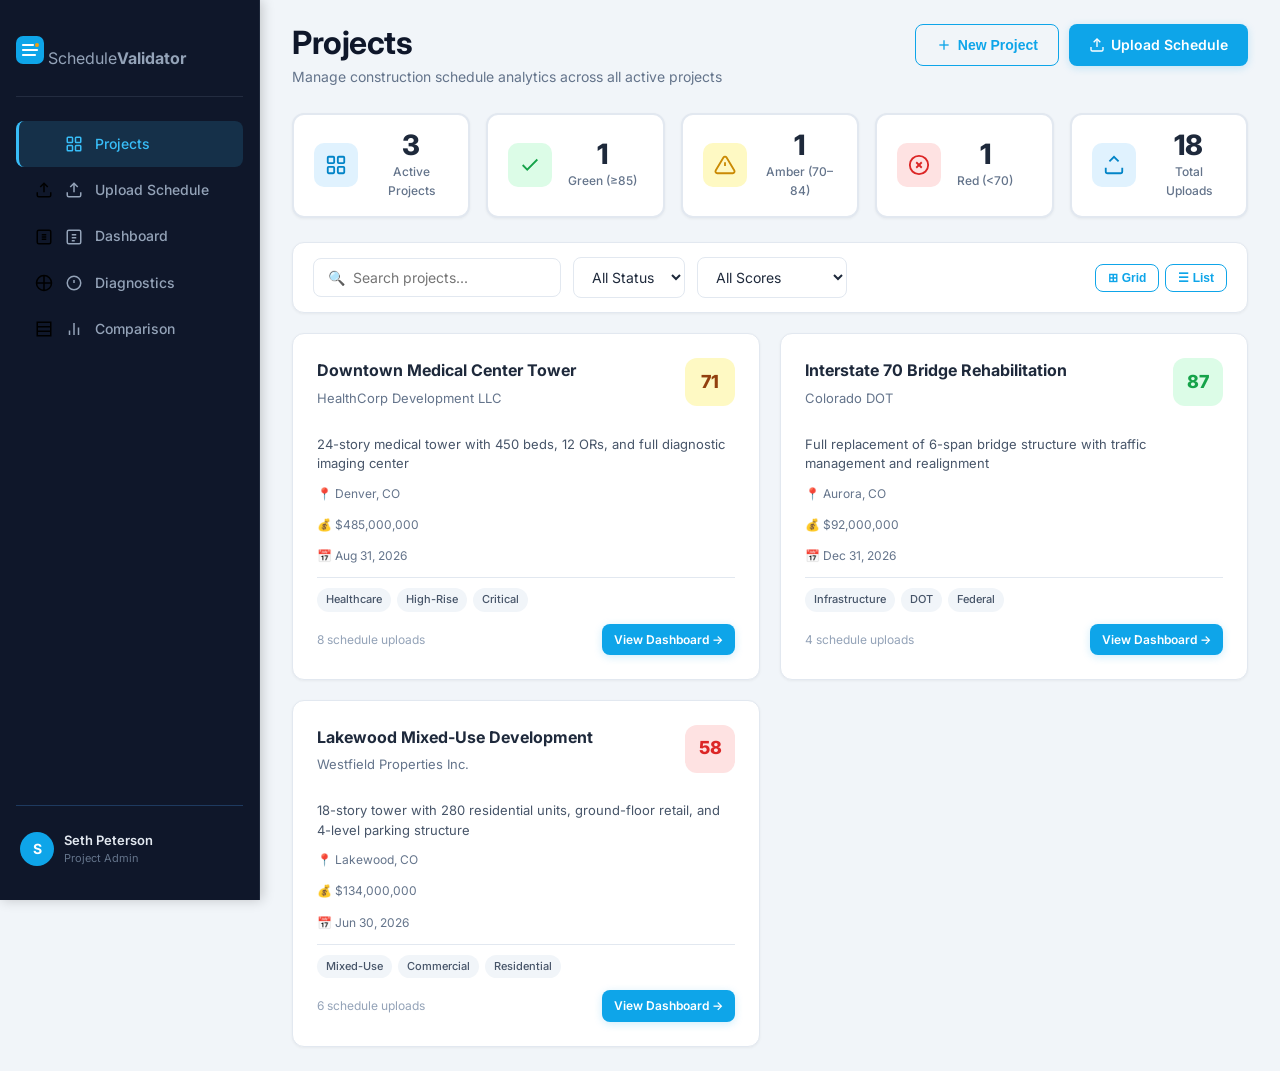
==== index.html @ 03154f8a "Initial commit: Schedule Validator web application Full-featured construction schedule analytics pla" ====
<!DOCTYPE html>
<html lang="en">
<head>
  <meta charset="UTF-8" />
  <meta name="viewport" content="width=device-width, initial-scale=1.0" />
  <title>Schedule Validator – Projects</title>
  <link rel="preconnect" href="https://fonts.googleapis.com" />
  <link href="https://fonts.googleapis.com/css2?family=Inter:wght@400;500;600;700;800&display=swap" rel="stylesheet" />
  <link rel="stylesheet" href="css/styles.css" />
</head>
<body>
<div class="app-layout">

  <!-- Sidebar -->
  <aside class="sidebar">
    <div class="sidebar-logo">
      <svg width="28" height="28" viewBox="0 0 28 28" fill="none">
        <rect width="28" height="28" rx="7" fill="#0ea5e9"/>
        <path d="M7 14h14M7 9h10M7 19h12" stroke="#fff" stroke-width="2.2" stroke-linecap="round"/>
        <circle cx="21" cy="9" r="2" fill="#f59e0b"/>
      </svg>
      <span class="logo-text">Schedule<strong>Validator</strong></span>
    </div>

    <nav class="sidebar-nav">
      <a href="index.html" class="active">
        <svg width="18" height="18" viewBox="0 0 24 24" fill="none" stroke="currentColor" stroke-width="2"><rect x="3" y="3" width="7" height="7" rx="1"/><rect x="14" y="3" width="7" height="7" rx="1"/><rect x="3" y="14" width="7" height="7" rx="1"/><rect x="14" y="14" width="7" height="7" rx="1"/></svg>
        Projects
      </a>
      <a href="upload.html">
        <svg width="18" height="18" viewBox="0 0 24 24" fill="none" stroke="currentColor" stroke-width="2"><path d="M21 15v4a2 2 0 01-2 2H5a2 2 0 01-2-2v-4"/><polyline points="17 8 12 3 7 8"/><line x1="12" y1="3" x2="12" y2="15"/></svg>
        Upload Schedule
      </a>
      <a href="project.html">
        <svg width="18" height="18" viewBox="0 0 24 24" fill="none" stroke="currentColor" stroke-width="2"><rect x="3" y="3" width="18" height="18" rx="2"/><path d="M9 9h6M9 13h6M9 17h4"/></svg>
        Dashboard
      </a>
      <a href="diagnostics.html">
        <svg width="18" height="18" viewBox="0 0 24 24" fill="none" stroke="currentColor" stroke-width="2"><circle cx="12" cy="12" r="9"/><line x1="12" y1="8" x2="12" y2="12"/><line x1="12" y1="16" x2="12.01" y2="16"/></svg>
        Diagnostics
      </a>
      <a href="comparison.html">
        <svg width="18" height="18" viewBox="0 0 24 24" fill="none" stroke="currentColor" stroke-width="2"><path d="M18 20V10M12 20V4M6 20v-6"/></svg>
        Comparison
      </a>
    </nav>

    <div class="sidebar-bottom">
      <div class="sidebar-user">
        <div class="user-avatar">S</div>
        <div class="user-info">
          <div class="user-name">Seth Peterson</div>
          <div class="user-role">Project Admin</div>
        </div>
      </div>
    </div>
  </aside>

  <!-- Main Content -->
  <main class="main-content">
    <div class="page-header">
      <div>
        <h1 class="page-title">Projects</h1>
        <p class="page-subtitle">Manage construction schedule analytics across all active projects</p>
      </div>
      <div class="header-actions">
        <button class="btn btn-secondary" onclick="document.querySelector('#newProjectModal').style.display='flex'">
          <svg width="16" height="16" viewBox="0 0 24 24" fill="none" stroke="currentColor" stroke-width="2"><line x1="12" y1="5" x2="12" y2="19"/><line x1="5" y1="12" x2="19" y2="12"/></svg>
          New Project
        </button>
        <a href="upload.html" class="btn btn-primary">
          <svg width="16" height="16" viewBox="0 0 24 24" fill="none" stroke="currentColor" stroke-width="2"><path d="M21 15v4a2 2 0 01-2 2H5a2 2 0 01-2-2v-4"/><polyline points="17 8 12 3 7 8"/><line x1="12" y1="3" x2="12" y2="15"/></svg>
          Upload Schedule
        </a>
      </div>
    </div>

    <!-- Summary Stats -->
    <div class="stats-row">
      <div class="stat-card card">
        <div class="stat-icon stat-icon-blue">
          <svg width="22" height="22" viewBox="0 0 24 24" fill="none" stroke="currentColor" stroke-width="2"><rect x="3" y="3" width="7" height="7" rx="1"/><rect x="14" y="3" width="7" height="7" rx="1"/><rect x="3" y="14" width="7" height="7" rx="1"/><rect x="14" y="14" width="7" height="7" rx="1"/></svg>
        </div>
        <div class="stat-info">
          <div class="stat-value">3</div>
          <div class="stat-label">Active Projects</div>
        </div>
      </div>
      <div class="stat-card card">
        <div class="stat-icon stat-icon-green">
          <svg width="22" height="22" viewBox="0 0 24 24" fill="none" stroke="currentColor" stroke-width="2"><polyline points="20 6 9 17 4 12"/></svg>
        </div>
        <div class="stat-info">
          <div class="stat-value">1</div>
          <div class="stat-label">Green (≥85)</div>
        </div>
      </div>
      <div class="stat-card card">
        <div class="stat-icon stat-icon-amber">
          <svg width="22" height="22" viewBox="0 0 24 24" fill="none" stroke="currentColor" stroke-width="2"><path d="M10.29 3.86L1.82 18a2 2 0 001.71 3h16.94a2 2 0 001.71-3L13.71 3.86a2 2 0 00-3.42 0z"/><line x1="12" y1="9" x2="12" y2="13"/><line x1="12" y1="17" x2="12.01" y2="17"/></svg>
        </div>
        <div class="stat-info">
          <div class="stat-value">1</div>
          <div class="stat-label">Amber (70–84)</div>
        </div>
      </div>
      <div class="stat-card card">
        <div class="stat-icon stat-icon-red">
          <svg width="22" height="22" viewBox="0 0 24 24" fill="none" stroke="currentColor" stroke-width="2"><circle cx="12" cy="12" r="10"/><line x1="15" y1="9" x2="9" y2="15"/><line x1="9" y1="9" x2="15" y2="15"/></svg>
        </div>
        <div class="stat-info">
          <div class="stat-value">1</div>
          <div class="stat-label">Red (&lt;70)</div>
        </div>
      </div>
      <div class="stat-card card">
        <div class="stat-icon stat-icon-blue">
          <svg width="22" height="22" viewBox="0 0 24 24" fill="none" stroke="currentColor" stroke-width="2"><path d="M21 15v4a2 2 0 01-2 2H5a2 2 0 01-2-2v-4"/><polyline points="17 8 12 3 7 8"/></svg>
        </div>
        <div class="stat-info">
          <div class="stat-value">18</div>
          <div class="stat-label">Total Uploads</div>
        </div>
      </div>
    </div>

    <!-- Filter Bar -->
    <div class="filter-bar card">
      <div class="filter-group">
        <input type="text" class="form-input search-input" placeholder="🔍  Search projects..." id="projectSearch" oninput="filterProjects()" />
      </div>
      <div class="filter-group">
        <select class="form-select" id="statusFilter" onchange="filterProjects()">
          <option value="">All Status</option>
          <option value="active">Active</option>
          <option value="inactive">Inactive</option>
          <option value="archived">Archived</option>
        </select>
      </div>
      <div class="filter-group">
        <select class="form-select" id="ragFilter" onchange="filterProjects()">
          <option value="">All Scores</option>
          <option value="green">Green (≥85)</option>
          <option value="amber">Amber (70–84)</option>
          <option value="red">Red (&lt;70)</option>
        </select>
      </div>
      <div class="view-toggle">
        <button class="btn btn-secondary btn-sm" onclick="setView('grid')" id="gridViewBtn">⊞ Grid</button>
        <button class="btn btn-secondary btn-sm" onclick="setView('list')" id="listViewBtn">☰ List</button>
      </div>
    </div>

    <!-- Projects Grid -->
    <div id="projectsGrid" class="projects-grid"></div>

  </main>
</div>

<!-- New Project Modal -->
<div id="newProjectModal" class="modal-overlay" style="display:none;">
  <div class="modal">
    <div class="modal-header">
      <h2>Create New Project</h2>
      <button class="modal-close" onclick="document.querySelector('#newProjectModal').style.display='none'">×</button>
    </div>
    <div class="modal-body">
      <div class="form-group">
        <label class="form-label">Project Name *</label>
        <input type="text" class="form-input" id="newProjName" placeholder="e.g. Downtown Medical Center Tower" />
      </div>
      <div class="form-group">
        <label class="form-label">Client / Owner</label>
        <input type="text" class="form-input" id="newProjClient" placeholder="e.g. HealthCorp Development LLC" />
      </div>
      <div class="grid-2 gap-4">
        <div class="form-group">
          <label class="form-label">Contract Value</label>
          <input type="text" class="form-input" id="newProjValue" placeholder="$0" />
        </div>
        <div class="form-group">
          <label class="form-label">Contract Type</label>
          <select class="form-select" id="newProjType">
            <option>GMP</option><option>DBB</option><option>CM at Risk</option><option>Design-Build</option><option>IDIQ</option>
          </select>
        </div>
      </div>
      <div class="form-group">
        <label class="form-label">Location</label>
        <input type="text" class="form-input" id="newProjLocation" placeholder="City, State" />
      </div>
      <div class="grid-2 gap-4">
        <div class="form-group">
          <label class="form-label">Planned Start</label>
          <input type="date" class="form-input" id="newProjStart" />
        </div>
        <div class="form-group">
          <label class="form-label">Planned Finish</label>
          <input type="date" class="form-input" id="newProjFinish" />
        </div>
      </div>
      <div class="form-group">
        <label class="form-label">Description</label>
        <textarea class="form-textarea" id="newProjDesc" rows="3" placeholder="Brief project description..."></textarea>
      </div>
    </div>
    <div class="modal-footer">
      <button class="btn btn-secondary" onclick="document.querySelector('#newProjectModal').style.display='none'">Cancel</button>
      <button class="btn btn-primary" onclick="createProject()">Create Project</button>
    </div>
  </div>
</div>

<script src="js/demo-data.js"></script>
<script src="js/xer-parser.js"></script>
<script src="js/scoring.js"></script>
<script src="js/critical-path.js"></script>
<script src="js/app.js"></script>
<script>
function filterProjects() {
  const search = document.getElementById('projectSearch').value.toLowerCase();
  const status = document.getElementById('statusFilter').value;
  const rag = document.getElementById('ragFilter').value;

  document.querySelectorAll('.project-card').forEach(card => {
    const name = card.querySelector('.project-name')?.textContent.toLowerCase() || '';
    const client = card.querySelector('.project-client')?.textContent.toLowerCase() || '';
    const ragClass = card.dataset.rag || '';
    const cardStatus = card.dataset.status || '';

    let show = true;
    if (search && !name.includes(search) && !client.includes(search)) show = false;
    if (status && cardStatus !== status) show = false;
    if (rag && ragClass !== rag) show = false;
    card.style.display = show ? '' : 'none';
  });
}

function setView(mode) {
  const grid = document.getElementById('projectsGrid');
  if (mode === 'list') {
    grid.classList.remove('projects-grid');
    grid.classList.add('projects-list');
    document.getElementById('listViewBtn').classList.add('btn-primary');
    document.getElementById('listViewBtn').classList.remove('btn-secondary');
    document.getElementById('gridViewBtn').classList.add('btn-secondary');
    document.getElementById('gridViewBtn').classList.remove('btn-primary');
  } else {
    grid.classList.add('projects-grid');
    grid.classList.remove('projects-list');
    document.getElementById('gridViewBtn').classList.add('btn-primary');
    document.getElementById('gridViewBtn').classList.remove('btn-secondary');
    document.getElementById('listViewBtn').classList.add('btn-secondary');
    document.getElementById('listViewBtn').classList.remove('btn-primary');
  }
}

function createProject() {
  const name = document.getElementById('newProjName').value.trim();
  if (!name) { App.showAlert('Project name is required.', 'error'); return; }

  const proj = {
    id: 'proj-' + Date.now(),
    name,
    client: document.getElementById('newProjClient').value || 'Unknown Client',
    contractValue: document.getElementById('newProjValue').value || 'TBD',
    contractType: document.getElementById('newProjType').value,
    location: document.getElementById('newProjLocation').value || 'TBD',
    startDate: document.getElementById('newProjStart').value || '',
    plannedFinish: document.getElementById('newProjFinish').value || '',
    description: document.getElementById('newProjDesc').value || '',
    status: 'active',
    tags: [],
    uploads: 0,
    latestScore: null,
    latestScoreRag: null,
    createdAt: new Date().toISOString().split('T')[0],
    updatedAt: new Date().toISOString().split('T')[0]
  };

  App.projects.push(proj);
  App.saveToStorage();
  App.renderProjectsList();
  document.querySelector('#newProjectModal').style.display = 'none';
  App.showAlert(`Project "${name}" created. Upload a schedule to get started.`, 'success');
}
</script>
</body>
</html>
---- css/styles.css ----
/* ============================================================
   SCHEDULE VALIDATOR - Professional CSS Stylesheet
   ============================================================ */

/* RESET & BASE STYLES */
*, *::before, *::after {
  box-sizing: border-box;
  margin: 0;
  padding: 0;
}

html {
  scroll-behavior: smooth;
}

body {
  font-family: 'Inter', -apple-system, BlinkMacSystemFont, 'Segoe UI', 'Roboto', 'Oxygen', 'Ubuntu', 'Cantarell', sans-serif;
  background: #f1f5f9;
  color: #1e293b;
  line-height: 1.6;
  -webkit-font-smoothing: antialiased;
  -moz-osx-font-smoothing: grayscale;
}

/* LAYOUT */
.app-layout {
  display: grid;
  grid-template-columns: 260px 1fr;
  min-height: 100vh;
  background: #f1f5f9;
}

/* SIDEBAR */
.sidebar {
  position: fixed;
  left: 0;
  top: 0;
  width: 260px;
  height: 100vh;
  background: #0f172a;
  color: #94a3b8;
  padding: 24px 16px;
  display: flex;
  flex-direction: column;
  z-index: 1000;
  border-right: 1px solid rgba(148, 163, 184, 0.1);
  overflow-y: auto;
  box-shadow: 2px 0 12px rgba(0, 0, 0, 0.2);
}

.sidebar-logo {
  padding: 12px 0 24px 0;
  margin-bottom: 24px;
  border-bottom: 1px solid rgba(148, 163, 184, 0.15);
}

.sidebar-logo h1 {
  font-size: 18px;
  font-weight: 700;
  color: #38bdf8;
  margin: 0;
  letter-spacing: -0.3px;
}

.sidebar-logo p {
  font-size: 12px;
  color: #64748b;
  margin: 4px 0 0 0;
}

.sidebar-nav {
  list-style: none;
  flex: 1;
}

.sidebar-nav li {
  margin-bottom: 4px;
}

.sidebar-nav a {
  display: flex;
  align-items: center;
  gap: 12px;
  padding: 12px 16px;
  color: #94a3b8;
  text-decoration: none;
  border-radius: 8px;
  font-size: 14px;
  font-weight: 500;
  transition: all 0.2s ease;
  border-left: 3px solid transparent;
  position: relative;
}

.sidebar-nav a:hover {
  background: rgba(56, 189, 248, 0.1);
  color: #cbd5e1;
}

.sidebar-nav a.active {
  background: rgba(56, 189, 248, 0.15);
  color: #38bdf8;
  border-left-color: #38bdf8;
}

.sidebar-nav a::before {
  content: '';
  width: 18px;
  height: 18px;
  background-size: contain;
  flex-shrink: 0;
}

.sidebar-nav a[href*="index"]::before,
.sidebar-nav a[href*="projects"]::before {
  background-image: url('data:image/svg+xml,<svg xmlns="http://www.w3.org/2000/svg" viewBox="0 0 24 24" fill="none" stroke="currentColor" stroke-width="2"><home d="M3 9l9-7 9 7v11a2 2 0 0 1-2 2H5a2 2 0 0 1-2-2z"/></svg>');
}

.sidebar-nav a[href*="project"]::before {
  background-image: url('data:image/svg+xml,<svg xmlns="http://www.w3.org/2000/svg" viewBox="0 0 24 24" fill="none" stroke="currentColor" stroke-width="2"><rect x="3" y="3" width="18" height="18" rx="2"/><path d="M9 9h6M9 15h6M9 12h6"/></svg>');
}

.sidebar-nav a[href*="diagnostics"]::before {
  background-image: url('data:image/svg+xml,<svg xmlns="http://www.w3.org/2000/svg" viewBox="0 0 24 24" fill="none" stroke="currentColor" stroke-width="2"><path d="M12 2v20M2 12h20"/><circle cx="12" cy="12" r="10"/></svg>');
}

.sidebar-nav a[href*="comparison"]::before {
  background-image: url('data:image/svg+xml,<svg xmlns="http://www.w3.org/2000/svg" viewBox="0 0 24 24" fill="none" stroke="currentColor" stroke-width="2"><path d="M3 9h18M3 15h18M3 3h18v18H3z"/></svg>');
}

.sidebar-nav a[href*="upload"]::before {
  background-image: url('data:image/svg+xml,<svg xmlns="http://www.w3.org/2000/svg" viewBox="0 0 24 24" fill="none" stroke="currentColor" stroke-width="2"><path d="M21 15v4a2 2 0 0 1-2 2H5a2 2 0 0 1-2-2v-4"/><polyline points="17 8 12 3 7 8"/><line x1="12" y1="3" x2="12" y2="15"/></svg>');
}

.sidebar-footer {
  padding-top: 16px;
  border-top: 1px solid rgba(148, 163, 184, 0.15);
  margin-top: auto;
  font-size: 12px;
  color: #64748b;
  text-align: center;
}

/* MAIN CONTENT */
.main-content {
  grid-column: 2;
  overflow-y: auto;
  padding: 24px 32px;
  background: #f1f5f9;
}

.page-header {
  display: flex;
  justify-content: space-between;
  align-items: center;
  margin-bottom: 32px;
  flex-wrap: wrap;
  gap: 16px;
}

.page-header h1 {
  font-size: 32px;
  font-weight: 700;
  color: #0f172a;
  margin: 0;
  letter-spacing: -0.5px;
}

.page-header-actions {
  display: flex;
  gap: 12px;
}

/* CARDS & CONTAINERS */
.card {
  background: #ffffff;
  border-radius: 12px;
  padding: 24px;
  border: 1px solid #e2e8f0;
  box-shadow: 0 1px 3px rgba(0, 0, 0, 0.05);
  transition: all 0.2s ease;
}

.card:hover {
  box-shadow: 0 4px 12px rgba(0, 0, 0, 0.08);
}

.card-header {
  display: flex;
  justify-content: space-between;
  align-items: center;
  margin-bottom: 20px;
  flex-wrap: wrap;
  gap: 16px;
}

.card-title {
  font-size: 18px;
  font-weight: 600;
  color: #0f172a;
  margin: 0;
}

.card-subtitle {
  font-size: 13px;
  color: #64748b;
  margin-top: 4px;
}

/* STAT CARDS */
.stat-card {
  background: #ffffff;
  border-radius: 12px;
  padding: 24px;
  border: 2px solid #e2e8f0;
  text-align: center;
  transition: all 0.2s ease;
  position: relative;
  overflow: hidden;
}

.stat-card::before {
  content: '';
  position: absolute;
  top: 0;
  left: 0;
  right: 0;
  height: 4px;
  background: #0ea5e9;
  transform: translateX(-100%);
  transition: transform 0.3s ease;
}

.stat-card:hover {
  box-shadow: 0 4px 16px rgba(0, 0, 0, 0.1);
}

.stat-card:hover::before {
  transform: translateX(0);
}

.stat-card-green { border-color: #22c55e; }
.stat-card-green::before { background: #22c55e; }

.stat-card-amber { border-color: #f59e0b; }
.stat-card-amber::before { background: #f59e0b; }

.stat-card-red { border-color: #ef4444; }
.stat-card-red::before { background: #ef4444; }

.stat-value {
  font-size: 36px;
  font-weight: 700;
  color: #0f172a;
  margin: 0;
  line-height: 1;
}

.stat-label {
  font-size: 13px;
  color: #64748b;
  margin: 12px 0 0 0;
  font-weight: 500;
}

.stat-trend {
  display: inline-block;
  font-size: 12px;
  font-weight: 600;
  margin-top: 8px;
  padding: 4px 8px;
  border-radius: 4px;
  background: rgba(34, 197, 94, 0.1);
  color: #22c55e;
}

.stat-trend.negative {
  background: rgba(239, 68, 68, 0.1);
  color: #ef4444;
}

/* SCORE BADGES & DISPLAYS */
.score-badge {
  display: inline-flex;
  align-items: center;
  justify-content: center;
  padding: 8px 16px;
  border-radius: 20px;
  font-size: 13px;
  font-weight: 700;
  min-width: 50px;
  transition: all 0.2s ease;
}

.score-badge-green {
  background: rgba(34, 197, 94, 0.15);
  color: #16a34a;
}

.score-badge-amber {
  background: rgba(245, 158, 11, 0.15);
  color: #d97706;
}

.score-badge-red {
  background: rgba(239, 68, 68, 0.15);
  color: #dc2626;
}

.score-circle {
  width: 140px;
  height: 140px;
  border-radius: 50%;
  display: flex;
  align-items: center;
  justify-content: center;
  font-size: 48px;
  font-weight: 700;
  border: 4px solid;
  margin: 0 auto;
  transition: all 0.3s ease;
}

.score-circle-green {
  border-color: #22c55e;
  color: #22c55e;
  background: rgba(34, 197, 94, 0.05);
}

.score-circle-amber {
  border-color: #f59e0b;
  color: #f59e0b;
  background: rgba(245, 158, 11, 0.05);
}

.score-circle-red {
  border-color: #ef4444;
  color: #ef4444;
  background: rgba(239, 68, 68, 0.05);
}

/* SCORE RING (Circular Progress) */
.score-ring {
  width: 160px;
  height: 160px;
  border-radius: 50%;
  display: flex;
  align-items: center;
  justify-content: center;
  font-size: 44px;
  font-weight: 700;
  margin: 0 auto 16px;
  position: relative;
  --score: 75;
}

.score-ring::before {
  content: '';
  position: absolute;
  width: 100%;
  height: 100%;
  border-radius: 50%;
  background: conic-gradient(
    currentColor 0deg,
    currentColor calc(var(--score) * 3.6deg),
    rgba(0, 0, 0, 0.05) calc(var(--score) * 3.6deg),
    rgba(0, 0, 0, 0.05) 360deg
  );
  z-index: 0;
}

.score-ring::after {
  content: attr(data-value);
  position: absolute;
  width: 85%;
  height: 85%;
  border-radius: 50%;
  background: white;
  display: flex;
  align-items: center;
  justify-content: center;
  z-index: 1;
}

.score-ring-green {
  color: #22c55e;
}

.score-ring-amber {
  color: #f59e0b;
}

.score-ring-red {
  color: #ef4444;
}

/* BUTTONS */
.btn {
  display: inline-flex;
  align-items: center;
  justify-content: center;
  padding: 10px 20px;
  border-radius: 8px;
  font-size: 14px;
  font-weight: 600;
  text-decoration: none;
  border: none;
  cursor: pointer;
  transition: all 0.2s ease;
  white-space: nowrap;
  gap: 6px;
}

.btn:hover {
  transform: translateY(-1px);
}

.btn:active {
  transform: translateY(0);
}

.btn-primary {
  background: #0ea5e9;
  color: white;
  box-shadow: 0 2px 8px rgba(14, 165, 233, 0.2);
}

.btn-primary:hover {
  background: #0284c7;
  box-shadow: 0 4px 12px rgba(14, 165, 233, 0.3);
}

.btn-secondary {
  background: transparent;
  color: #0ea5e9;
  border: 1.5px solid #0ea5e9;
}

.btn-secondary:hover {
  background: rgba(14, 165, 233, 0.08);
}

.btn-danger {
  background: #ef4444;
  color: white;
}

.btn-danger:hover {
  background: #dc2626;
}

.btn-sm {
  padding: 6px 12px;
  font-size: 12px;
}

.btn-lg {
  padding: 12px 28px;
  font-size: 16px;
}

.btn-block {
  width: 100%;
}

.btn-disabled, .btn:disabled {
  opacity: 0.5;
  cursor: not-allowed;
}

/* TABLES */
.data-table {
  width: 100%;
  border-collapse: collapse;
  font-size: 14px;
}

.data-table thead {
  background: #f8fafc;
  border-bottom: 2px solid #e2e8f0;
}

.data-table th {
  padding: 12px 16px;
  text-align: left;
  font-weight: 600;
  color: #475569;
  text-transform: uppercase;
  font-size: 12px;
  letter-spacing: 0.5px;
}

.data-table td {
  padding: 14px 16px;
  border-bottom: 1px solid #e2e8f0;
  color: #1e293b;
}

.data-table tbody tr {
  transition: background 0.2s ease;
}

.data-table tbody tr:hover {
  background: #f8fafc;
}

.data-table tbody tr:last-child td {
  border-bottom: none;
}

/* FORMS */
.form-group {
  margin-bottom: 20px;
}

.form-label {
  display: block;
  margin-bottom: 8px;
  font-weight: 600;
  color: #0f172a;
  font-size: 14px;
}

.form-input,
.form-select,
.form-textarea {
  width: 100%;
  padding: 10px 14px;
  border: 1.5px solid #e2e8f0;
  border-radius: 8px;
  font-family: inherit;
  font-size: 14px;
  color: #1e293b;
  background: white;
  transition: all 0.2s ease;
}

.form-input:focus,
.form-select:focus,
.form-textarea:focus {
  outline: none;
  border-color: #0ea5e9;
  box-shadow: 0 0 0 3px rgba(14, 165, 233, 0.1);
}

.form-textarea {
  resize: vertical;
  min-height: 100px;
}

/* FILE DROP ZONE */
.upload-zone {
  border: 2px dashed #cbd5e1;
  border-radius: 16px;
  padding: 48px 24px;
  text-align: center;
  cursor: pointer;
  transition: all 0.2s ease;
  background: #f8fafc;
}

.upload-zone:hover {
  border-color: #0ea5e9;
  background: rgba(14, 165, 233, 0.05);
}

.upload-zone.dragover {
  border-color: #0ea5e9;
  background: rgba(14, 165, 233, 0.1);
  transform: scale(1.01);
}

.upload-zone-icon {
  font-size: 48px;
  margin-bottom: 12px;
}

.upload-zone-text {
  font-size: 16px;
  font-weight: 600;
  color: #0f172a;
}

.upload-zone-hint {
  font-size: 13px;
  color: #64748b;
  margin-top: 4px;
}

/* CHARTS */
.chart-container {
  position: relative;
  height: 300px;
  margin: 20px 0;
}

.chart-legend {
  display: flex;
  gap: 24px;
  margin-top: 16px;
  flex-wrap: wrap;
  justify-content: center;
}

.chart-legend-item {
  display: flex;
  align-items: center;
  gap: 8px;
  font-size: 13px;
  color: #64748b;
}

.chart-legend-color {
  width: 12px;
  height: 12px;
  border-radius: 3px;
}

/* BADGES */
.badge {
  display: inline-flex;
  align-items: center;
  padding: 4px 12px;
  border-radius: 6px;
  font-size: 12px;
  font-weight: 600;
  white-space: nowrap;
}

.badge-critical {
  background: rgba(239, 68, 68, 0.15);
  color: #dc2626;
}

.badge-high {
  background: rgba(249, 115, 22, 0.15);
  color: #ea580c;
}

.badge-medium {
  background: rgba(245, 158, 11, 0.15);
  color: #d97706;
}

.badge-low {
  background: rgba(59, 130, 246, 0.15);
  color: #2563eb;
}

.badge-info {
  background: rgba(14, 165, 233, 0.15);
  color: #0369a1;
}

.badge-success {
  background: rgba(34, 197, 94, 0.15);
  color: #16a34a;
}

/* PROGRESS BARS */
.progress-bar {
  width: 100%;
  height: 8px;
  background: #e2e8f0;
  border-radius: 4px;
  overflow: hidden;
}

.progress-fill {
  height: 100%;
  background: #0ea5e9;
  transition: width 0.3s ease, background 0.3s ease;
  border-radius: 4px;
}

.fill-green { background: #22c55e; }
.fill-amber { background: #f59e0b; }
.fill-red { background: #ef4444; }

/* CATEGORY SCORE ROWS */
.category-score-row {
  display: flex;
  align-items: center;
  gap: 16px;
  padding: 16px;
  background: #ffffff;
  border-radius: 10px;
  border: 1px solid #e2e8f0;
  margin-bottom: 12px;
  transition: all 0.2s ease;
}

.category-score-row:hover {
  box-shadow: 0 2px 8px rgba(0, 0, 0, 0.06);
}

.cat-name {
  flex-basis: 160px;
  font-weight: 600;
  color: #0f172a;
  font-size: 14px;
}

.cat-bar {
  flex: 1;
  min-width: 100px;
}

.cat-progress-bar {
  height: 6px;
  background: #e2e8f0;
  border-radius: 3px;
  overflow: hidden;
}

.cat-progress-fill {
  height: 100%;
  transition: width 0.4s ease;
}

.cat-score-value {
  flex-basis: 50px;
  text-align: right;
  font-weight: 700;
  font-size: 16px;
  color: #0f172a;
}

/* TABS */
.tabs {
  margin-bottom: 24px;
}

.tab-list {
  display: flex;
  gap: 0;
  border-bottom: 2px solid #e2e8f0;
  list-style: none;
  margin: 0;
  padding: 0;
}

.tab-btn {
  padding: 12px 20px;
  border: none;
  background: transparent;
  color: #64748b;
  font-size: 14px;
  font-weight: 600;
  cursor: pointer;
  transition: all 0.2s ease;
  position: relative;
  border-bottom: 2px solid transparent;
  margin-bottom: -2px;
}

.tab-btn:hover {
  color: #0f172a;
}

.tab-btn.active {
  color: #0ea5e9;
  border-bottom-color: #0ea5e9;
}

.tab-pane {
  display: none;
  animation: fadeIn 0.2s ease;
}

.tab-pane.active {
  display: block;
}

@keyframes fadeIn {
  from { opacity: 0; }
  to { opacity: 1; }
}

/* ALERTS & NOTIFICATIONS */
.alert {
  padding: 14px 16px;
  border-radius: 10px;
  font-size: 14px;
  margin-bottom: 16px;
  border-left: 4px solid;
}

.alert-success {
  background: rgba(34, 197, 94, 0.1);
  color: #16a34a;
  border-left-color: #22c55e;
}

.alert-warning {
  background: rgba(245, 158, 11, 0.1);
  color: #b45309;
  border-left-color: #f59e0b;
}

.alert-error {
  background: rgba(239, 68, 68, 0.1);
  color: #b91c1c;
  border-left-color: #ef4444;
}

.alert-info {
  background: rgba(14, 165, 233, 0.1);
  color: #0369a1;
  border-left-color: #0ea5e9;
}

.alert-toast {
  position: fixed;
  top: 20px;
  right: 20px;
  z-index: 9999;
  max-width: 400px;
  animation: slideIn 0.3s ease;
}

@keyframes slideIn {
  from { transform: translateX(400px); opacity: 0; }
  to { transform: translateX(0); opacity: 1; }
}

/* LOADING SPINNER */
.loading-spinner {
  display: inline-block;
  width: 24px;
  height: 24px;
  border: 3px solid rgba(14, 165, 233, 0.2);
  border-top-color: #0ea5e9;
  border-radius: 50%;
  animation: spin 0.8s linear infinite;
}

@keyframes spin {
  to { transform: rotate(360deg); }
}

/* EMPTY STATE */
.empty-state {
  text-align: center;
  padding: 60px 20px;
  background: #f8fafc;
  border-radius: 12px;
  border: 2px dashed #e2e8f0;
}

.empty-state-icon {
  font-size: 56px;
  margin-bottom: 16px;
}

.empty-state-title {
  font-size: 18px;
  font-weight: 600;
  color: #0f172a;
  margin-bottom: 8px;
}

.empty-state-text {
  font-size: 14px;
  color: #64748b;
}

/* MODAL */
.modal-overlay {
  position: fixed;
  top: 0;
  left: 0;
  right: 0;
  bottom: 0;
  background: rgba(0, 0, 0, 0.4);
  display: flex;
  align-items: center;
  justify-content: center;
  z-index: 2000;
  backdrop-filter: blur(2px);
}

.modal {
  background: white;
  border-radius: 12px;
  padding: 32px;
  max-width: 500px;
  width: 90%;
  box-shadow: 0 20px 40px rgba(0, 0, 0, 0.15);
  animation: modalSlideIn 0.3s ease;
}

@keyframes modalSlideIn {
  from { transform: translateY(-50px); opacity: 0; }
  to { transform: translateY(0); opacity: 1; }
}

.modal-header {
  margin-bottom: 20px;
}

.modal-title {
  font-size: 20px;
  font-weight: 700;
  color: #0f172a;
  margin: 0;
}

.modal-body {
  margin-bottom: 24px;
  color: #475569;
}

.modal-footer {
  display: flex;
  gap: 12px;
  justify-content: flex-end;
}

/* TEXT UTILITIES */
.text-green { color: #22c55e; }
.text-amber { color: #f59e0b; }
.text-red { color: #ef4444; }
.text-blue { color: #0ea5e9; }
.text-primary { color: #0f172a; }
.text-secondary { color: #64748b; }

.font-bold { font-weight: 700; }
.font-semibold { font-weight: 600; }

.text-sm { font-size: 13px; }
.text-base { font-size: 14px; }
.text-lg { font-size: 16px; }
.text-xl { font-size: 18px; }

/* SPACING UTILITIES */
.mt-2 { margin-top: 8px; }
.mt-3 { margin-top: 12px; }
.mt-4 { margin-top: 16px; }
.mt-6 { margin-top: 24px; }

.mb-2 { margin-bottom: 8px; }
.mb-3 { margin-bottom: 12px; }
.mb-4 { margin-bottom: 16px; }
.mb-6 { margin-bottom: 24px; }

.mx-auto { margin-left: auto; margin-right: auto; }

.pt-4 { padding-top: 16px; }
.pb-4 { padding-bottom: 16px; }
.px-4 { padding-left: 16px; padding-right: 16px; }

/* FLEXBOX UTILITIES */
.flex {
  display: flex;
}

.flex-col {
  flex-direction: column;
}

.flex-between {
  display: flex;
  justify-content: space-between;
  align-items: center;
}

.flex-center {
  display: flex;
  justify-content: center;
  align-items: center;
}

.items-center {
  align-items: center;
}

.justify-center {
  justify-content: center;
}

.gap-2 { gap: 8px; }
.gap-3 { gap: 12px; }
.gap-4 { gap: 16px; }
.gap-6 { gap: 24px; }

/* GRID UTILITIES */
.grid {
  display: grid;
}

.grid-2 {
  display: grid;
  grid-template-columns: repeat(2, 1fr);
  gap: 24px;
}

.grid-3 {
  display: grid;
  grid-template-columns: repeat(3, 1fr);
  gap: 24px;
}

.grid-4 {
  display: grid;
  grid-template-columns: repeat(4, 1fr);
  gap: 24px;
}

/* PROJECT CARDS */
.project-card {
  display: flex;
  flex-direction: column;
  transition: all 0.3s ease;
  cursor: pointer;
  height: 100%;
}

.project-card:hover {
  box-shadow: 0 8px 24px rgba(0, 0, 0, 0.12);
  transform: translateY(-4px);
}

.project-card-header {
  display: flex;
  justify-content: space-between;
  align-items: flex-start;
  gap: 16px;
  margin-bottom: 16px;
}

.project-name {
  font-size: 18px;
  font-weight: 700;
  color: #0f172a;
  margin: 0 0 4px 0;
}

.project-client {
  font-size: 13px;
  color: #64748b;
  margin: 0;
}

.project-desc {
  font-size: 14px;
  color: #475569;
  margin-bottom: 16px;
  line-height: 1.5;
  flex: 1;
}

.project-meta {
  display: flex;
  flex-direction: column;
  gap: 6px;
  font-size: 13px;
  color: #64748b;
  margin-bottom: 16px;
  padding-bottom: 12px;
  border-bottom: 1px solid #e2e8f0;
}

.project-tags {
  display: flex;
  gap: 8px;
  margin-bottom: 16px;
  flex-wrap: wrap;
}

.tag {
  display: inline-block;
  padding: 4px 12px;
  background: #f1f5f9;
  color: #64748b;
  border-radius: 6px;
  font-size: 12px;
  font-weight: 500;
}

.uploads-count {
  font-size: 12px;
  color: #94a3b8;
}

.project-card-footer {
  display: flex;
  justify-content: space-between;
  align-items: center;
  margin-top: auto;
}

/* DIAGNOSTIC CARDS */
.diagnostic-card {
  margin-bottom: 20px;
}

.diag-header {
  margin-bottom: 16px;
  flex-wrap: wrap;
  gap: 16px;
}

.diag-title {
  font-size: 16px;
  font-weight: 700;
  color: #0f172a;
  margin: 0;
}

.diag-stats {
  display: flex;
  gap: 12px;
  align-items: center;
}

.diag-count {
  font-weight: 700;
  color: #0f172a;
  font-size: 14px;
}

.diag-percent {
  font-size: 13px;
  color: #64748b;
}

.diag-description {
  font-size: 14px;
  color: #475569;
  line-height: 1.6;
  margin-bottom: 12px;
}

.diag-recommendation {
  padding: 12px 16px;
  background: #f8fafc;
  border-left: 3px solid #0ea5e9;
  border-radius: 6px;
  font-size: 13px;
  color: #475569;
}

.diag-detail {
  margin-top: 16px;
  padding-top: 16px;
  border-top: 1px solid #e2e8f0;
}

/* DASHBOARD SPECIFIC */
.project-info-grid {
  display: grid;
  grid-template-columns: repeat(auto-fit, minmax(200px, 1fr));
  gap: 20px;
  margin-bottom: 32px;
}

.info-block {
  background: white;
  padding: 20px;
  border-radius: 10px;
  border: 1px solid #e2e8f0;
}

.info-label {
  font-size: 12px;
  color: #94a3b8;
  text-transform: uppercase;
  letter-spacing: 0.5px;
  font-weight: 600;
  margin-bottom: 6px;
}

.info-value {
  font-size: 16px;
  font-weight: 700;
  color: #0f172a;
}

.score-summary {
  display: grid;
  grid-template-columns: repeat(auto-fit, minmax(140px, 1fr));
  gap: 24px;
  margin-bottom: 32px;
}

.milestone-row {
  display: flex;
  gap: 16px;
  padding: 12px 0;
  border-bottom: 1px solid #e2e8f0;
  align-items: center;
}

.milestone-row:last-child {
  border-bottom: none;
}

.milestone-status {
  width: 100px;
  flex-shrink: 0;
}

.milestone-info {
  flex: 1;
}

.milestone-name {
  font-weight: 600;
  color: #0f172a;
  font-size: 14px;
  margin-bottom: 4px;
}

.milestone-dates {
  font-size: 12px;
  color: #64748b;
}

.milestone-variance {
  width: 80px;
  text-align: right;
  flex-shrink: 0;
}

/* RESPONSIVE DESIGN */
@media (max-width: 768px) {
  .app-layout {
    grid-template-columns: 1fr;
  }

  .sidebar {
    position: fixed;
    transform: translateX(-100%);
    width: 240px;
    transition: transform 0.3s ease;
    z-index: 1001;
  }

  .sidebar.open {
    transform: translateX(0);
  }

  .main-content {
    grid-column: 1;
    padding: 16px;
  }

  .page-header {
    margin-bottom: 24px;
  }

  .page-header h1 {
    font-size: 24px;
  }

  .grid-2,
  .grid-3,
  .grid-4 {
    grid-template-columns: 1fr;
  }

  .stat-card {
    padding: 16px;
  }

  .score-circle,
  .score-ring {
    width: 120px;
    height: 120px;
    font-size: 32px;
  }

  .card {
    padding: 16px;
  }

  .data-table {
    font-size: 12px;
  }

  .data-table th,
  .data-table td {
    padding: 10px 12px;
  }

  .category-score-row {
    flex-wrap: wrap;
  }

  .cat-name {
    flex-basis: 100%;
  }

  .project-info-grid {
    grid-template-columns: 1fr;
  }

  .flex-between {
    flex-direction: column;
    align-items: flex-start;
    gap: 12px;
  }
}

@media (max-width: 480px) {
  .sidebar {
    width: 100%;
  }

  .page-header h1 {
    font-size: 20px;
  }

  .stat-value {
    font-size: 28px;
  }

  .btn {
    padding: 8px 16px;
    font-size: 13px;
  }

  .card {
    padding: 12px;
    border-radius: 8px;
  }

  .upload-zone {
    padding: 32px 16px;
  }

  .modal {
    padding: 20px;
    max-width: 90vw;
  }
}

/* ============================================================
   ADDITIONAL COMPONENT STYLES
   ============================================================ */

/* Projects Grid */
.projects-grid {
  display: grid;
  grid-template-columns: repeat(auto-fill, minmax(360px, 1fr));
  gap: 20px;
  margin-top: 20px;
}
.projects-list {
  display: flex;
  flex-direction: column;
  gap: 12px;
  margin-top: 20px;
}
.projects-list .project-card {
  flex-direction: row;
  align-items: center;
}

/* Stats Row on Projects Page */
.stats-row {
  display: grid;
  grid-template-columns: repeat(5, 1fr);
  gap: 16px;
  margin-bottom: 24px;
}
.stat-card { display: flex; align-items: center; gap: 16px; padding: 16px 20px; }
.stat-icon { width: 44px; height: 44px; border-radius: 10px; display: flex; align-items: center; justify-content: center; flex-shrink: 0; }
.stat-icon-blue { background: #e0f2fe; color: #0284c7; }
.stat-icon-green { background: #dcfce7; color: #16a34a; }
.stat-icon-amber { background: #fef9c3; color: #ca8a04; }
.stat-icon-red { background: #fee2e2; color: #dc2626; }
.stat-info {}
.stat-value { font-size: 28px; font-weight: 800; color: #1e293b; line-height: 1; }
.stat-label { font-size: 12px; color: #64748b; margin-top: 3px; }

/* Filter Bar */
.filter-bar { display: flex; align-items: center; gap: 12px; padding: 14px 20px; margin-bottom: 20px; flex-wrap: wrap; }
.filter-group { display: flex; gap: 8px; }
.search-input { min-width: 200px; }
.view-toggle { display: flex; gap: 6px; margin-left: auto; }

/* Project Card Extras */
.project-name { font-size: 16px; font-weight: 700; color: #1e293b; }
.project-client { font-size: 13px; color: #64748b; margin-top: 2px; }
.project-desc { font-size: 13px; color: #475569; margin: 10px 0; line-height: 1.5; }
.project-meta { display: flex; gap: 12px; flex-wrap: wrap; font-size: 12px; color: #64748b; margin-bottom: 10px; }
.project-tags { display: flex; gap: 6px; flex-wrap: wrap; margin-bottom: 12px; }
.tag { background: #f1f5f9; color: #475569; font-size: 11px; padding: 3px 9px; border-radius: 20px; font-weight: 500; }
.uploads-count { font-size: 12px; color: #94a3b8; }

/* Upload Layout */
.upload-layout { display: grid; grid-template-columns: 1fr 320px; gap: 24px; align-items: start; }
.upload-card { padding: 32px; }
.upload-zone { display: flex; flex-direction: column; align-items: center; justify-content: center; border: 2px dashed #cbd5e1; border-radius: 14px; padding: 48px 32px; cursor: pointer; transition: all 0.2s; text-align: center; background: #f8fafc; min-height: 200px; }
.upload-zone:hover, .upload-zone.dragover { border-color: #0ea5e9; background: #f0f9ff; }
.upload-zone-icon { margin-bottom: 16px; }
.upload-zone-title { font-size: 18px; font-weight: 600; color: #1e293b; margin-bottom: 8px; }
.upload-zone-subtitle { font-size: 14px; color: #64748b; margin-bottom: 12px; }
.upload-zone-badge { background: #e0f2fe; color: #0284c7; font-size: 11px; font-weight: 600; padding: 4px 12px; border-radius: 20px; }
.file-preview { display: flex; align-items: center; gap: 14px; background: #f0fdf4; border: 1.5px solid #86efac; border-radius: 10px; padding: 14px 16px; margin-top: 16px; }
.file-preview-icon { font-size: 28px; }
.file-preview-name { font-weight: 600; color: #1e293b; font-size: 14px; }
.file-preview-size { font-size: 12px; color: #64748b; margin-top: 2px; }
.upload-actions { display: flex; gap: 12px; }
.btn-lg { padding: 12px 28px; font-size: 15px; }

/* Progress Steps */
.progress-steps { display: flex; align-items: center; justify-content: center; gap: 0; margin-bottom: 16px; }
.progress-step { display: flex; flex-direction: column; align-items: center; gap: 6px; flex: 1; }
.step-icon { width: 32px; height: 32px; border-radius: 50%; display: flex; align-items: center; justify-content: center; font-size: 13px; font-weight: 700; }
.step-pending { background: #e2e8f0; color: #94a3b8; }
.step-active { background: #0ea5e9; color: #fff; }
.step-done { background: #22c55e; color: #fff; }
.step-label { font-size: 11px; color: #64748b; text-align: center; }
.progress-step-line { flex: 1; height: 2px; background: #e2e8f0; margin-bottom: 18px; }
.upload-status-text { text-align: center; font-size: 14px; color: #64748b; font-weight: 500; }
.spinner-sm { width: 14px; height: 14px; border: 2px solid rgba(255,255,255,0.3); border-top-color: #fff; border-radius: 50%; animation: spin 0.7s linear infinite; display: inline-block; }
@keyframes spin { to { transform: rotate(360deg); } }

/* Upload Info Panel */
.upload-info-panel {}
.info-card { padding: 20px; }
.info-card-title { font-size: 13px; font-weight: 700; color: #374151; text-transform: uppercase; letter-spacing: 0.05em; margin-bottom: 12px; }
.info-list { list-style: none; display: flex; flex-direction: column; gap: 8px; }
.info-list li { display: flex; align-items: flex-start; gap: 8px; font-size: 13px; color: #374151; }
.info-icon { font-size: 15px; flex-shrink: 0; }
.rag-legend-card {}
.rag-row { display: flex; align-items: center; gap: 12px; padding: 8px 0; border-bottom: 1px solid #f1f5f9; }
.rag-row:last-child { border: none; }
.rag-chip { padding: 4px 14px; border-radius: 20px; font-weight: 700; font-size: 13px; min-width: 60px; text-align: center; }
.rag-green { background: #dcfce7; color: #16a34a; }
.rag-amber { background: #fef9c3; color: #ca8a04; }
.rag-red { background: #fee2e2; color: #dc2626; }
.rag-desc { font-size: 13px; color: #374151; }

/* Project Dashboard Header */
.project-header { display: flex; align-items: flex-start; justify-content: space-between; gap: 24px; flex-wrap: wrap; }
.project-header-left { flex: 1; min-width: 260px; }
.project-title { font-size: 22px; font-weight: 800; color: #1e293b; margin: 6px 0; }
.project-meta-row { display: flex; flex-wrap: wrap; gap: 16px; font-size: 13px; color: #64748b; margin-top: 8px; }
.meta-item { display: flex; align-items: center; gap: 4px; }
.project-header-right { display: flex; flex-direction: column; align-items: flex-end; gap: 12px; }
.header-score-block { display: flex; align-items: center; gap: 16px; }
.score-meta { display: flex; flex-direction: column; gap: 4px; align-items: flex-start; }
.score-rag-badge { padding: 4px 14px; border-radius: 20px; font-size: 13px; font-weight: 600; }
.badge-amber { background: #fef3c7; color: #92400e; }
.badge-green-soft { background: #dcfce7; color: #14532d; }
.badge-red-soft { background: #fee2e2; color: #7f1d1d; }
.score-update-date { font-size: 11px; color: #94a3b8; }

/* Score Ring */
.score-ring { position: relative; width: 90px; height: 90px; border-radius: 50%; display: flex; flex-direction: column; align-items: center; justify-content: center; border: 5px solid #e2e8f0; background: #fff; }
.score-ring-green { border-color: #22c55e; }
.score-ring-amber { border-color: #f59e0b; }
.score-ring-red { border-color: #ef4444; }
.score-ring-value { font-size: 26px; font-weight: 800; line-height: 1; }
.score-ring-label { font-size: 10px; color: #94a3b8; font-weight: 500; margin-top: 1px; }

/* Category Score Cards */
.cat-score-card { padding: 16px 18px; }
.cat-score-label { font-size: 13px; font-weight: 600; color: #374151; margin-bottom: 10px; }
.cat-score-row { display: flex; align-items: center; gap: 10px; margin-bottom: 6px; }
.cat-progress-bar { flex: 1; height: 8px; background: #e2e8f0; border-radius: 4px; overflow: hidden; }
.cat-progress-fill { height: 100%; border-radius: 4px; transition: width 0.6s ease; }
.fill-green { background: #22c55e; }
.fill-amber { background: #f59e0b; }
.fill-red { background: #ef4444; }
.cat-score-value { font-size: 20px; font-weight: 800; min-width: 36px; text-align: right; }
.cat-weight { font-size: 11px; color: #94a3b8; }

/* Metric Cards */
.metric-card { padding: 16px 18px; }
.metric-value { font-size: 32px; font-weight: 800; line-height: 1; margin-bottom: 4px; }
.metric-label { font-size: 13px; color: #64748b; margin-bottom: 4px; }
.metric-delta { font-size: 12px; font-weight: 500; }

/* Score Pill */
.score-pill { display: inline-flex; align-items: center; justify-content: center; padding: 4px 12px; border-radius: 20px; font-weight: 700; font-size: 14px; min-width: 44px; }
.score-pill-green { background: #dcfce7; color: #16a34a; }
.score-pill-amber { background: #fef9c3; color: #92400e; }
.score-pill-red { background: #fee2e2; color: #dc2626; }

/* Score Badge */
.score-badge { display: inline-flex; align-items: center; justify-content: center; width: 48px; height: 48px; border-radius: 12px; font-size: 18px; font-weight: 800; }
.score-badge-green { background: #dcfce7; color: #16a34a; }
.score-badge-amber { background: #fef9c3; color: #92400e; }
.score-badge-red { background: #fee2e2; color: #dc2626; }

/* Milestone Row */
.milestone-row { background: #fafafe; }
.milestone-row td { font-weight: 600; }

/* Diagnostics Page */
.issue-chips { display: flex; gap: 12px; flex-wrap: wrap; }
.issue-chip { display: flex; align-items: center; gap: 10px; padding: 12px 20px; border-radius: 12px; cursor: pointer; font-weight: 600; transition: all 0.15s; border: 2px solid transparent; }
.issue-chip:hover { transform: translateY(-1px); box-shadow: 0 4px 12px rgba(0,0,0,0.1); }
.chip-count { font-size: 24px; font-weight: 800; }
.chip-label { font-size: 13px; }
.chip-critical { background: #fee2e2; color: #dc2626; }
.chip-high { background: #fff7ed; color: #c2410c; }
.chip-medium { background: #fffbeb; color: #92400e; }
.chip-all { background: #f1f5f9; color: #475569; }

/* Diagnostic Cards */
.diagnostic-card { border-left: 4px solid #e2e8f0; }
.diagnostic-card[data-severity="critical"] { border-left-color: #ef4444; }
.diagnostic-card[data-severity="high"] { border-left-color: #f97316; }
.diagnostic-card[data-severity="medium"] { border-left-color: #f59e0b; }
.diagnostic-card[data-severity="low"] { border-left-color: #0ea5e9; }
.diag-header { display: flex; align-items: flex-start; justify-content: space-between; gap: 16px; flex-wrap: wrap; margin-bottom: 12px; }
.diag-header-left { display: flex; align-items: center; gap: 10px; flex-wrap: wrap; }
.diag-title { font-size: 16px; font-weight: 700; color: #1e293b; }
.cat-badge { font-size: 11px; }
.diag-stats-block { display: flex; gap: 20px; flex-shrink: 0; }
.diag-stat { text-align: center; }
.diag-stat-value { display: block; font-size: 22px; font-weight: 800; line-height: 1; }
.diag-stat-label { display: block; font-size: 10px; color: #94a3b8; margin-top: 2px; }
.diag-body {}
.diag-description { font-size: 14px; color: #475569; line-height: 1.6; margin-bottom: 12px; }
.diag-threshold, .diag-recommendation { display: flex; align-items: flex-start; gap: 8px; font-size: 13px; color: #374151; margin-top: 8px; line-height: 1.5; }
.diag-threshold svg, .diag-recommendation svg { flex-shrink: 0; margin-top: 2px; }

/* Comparison Page */
.comparison-selector { display: flex; align-items: flex-end; gap: 24px; padding: 24px; flex-wrap: wrap; }
.comp-version-block { flex: 1; min-width: 220px; }
.comp-version-label { font-size: 11px; font-weight: 700; color: #94a3b8; text-transform: uppercase; letter-spacing: 0.07em; margin-bottom: 8px; }
.comp-select { margin-bottom: 10px; }
.comp-version-detail { display: flex; align-items: center; gap: 8px; }
.comp-arrow { font-size: 28px; color: #94a3b8; padding-bottom: 30px; flex-shrink: 0; }

/* Delta Cards */
.delta-card { text-align: center; padding: 20px 16px; }
.delta-icon { font-size: 24px; margin-bottom: 8px; }
.delta-value { font-size: 28px; font-weight: 800; margin-bottom: 4px; }
.delta-label { font-size: 13px; color: #374151; font-weight: 600; margin-bottom: 4px; }
.delta-context { font-size: 11px; color: #94a3b8; }
.delta-negative { border-top: 3px solid #ef4444; }
.delta-neutral { border-top: 3px solid #f59e0b; }
.delta-positive { border-top: 3px solid #22c55e; }

/* Stat Mini */
.stat-mini { text-align: center; padding: 16px; }
.stat-mini-value { font-size: 26px; font-weight: 800; margin-bottom: 4px; }
.stat-mini-label { font-size: 12px; color: #64748b; }

/* Narrative Card */
.narrative-card {}
.narrative-body { padding-top: 16px; }
.narrative-body p { font-size: 14px; line-height: 1.75; color: #374151; margin-bottom: 14px; }
.narrative-body h4 { font-size: 15px; font-weight: 700; color: #1e293b; }

/* Scoring Table */
.scoring-table-wrapper { overflow-x: auto; }
.scoring-table .total-row { background: #f8fafc; font-size: 15px; }
.scoring-legend { border-top: 1px solid #f1f5f9; padding-top: 12px; }
.legend-row { display: flex; gap: 20px; flex-wrap: wrap; }

/* Chart Legend */
.chart-legend { display: flex; gap: 20px; flex-wrap: wrap; }
.legend-item { display: flex; align-items: center; gap: 6px; font-size: 12px; color: #64748b; }
.legend-dot { width: 10px; height: 10px; border-radius: 50%; display: inline-block; }

/* Breadcrumb */
.breadcrumb { font-size: 13px; color: #94a3b8; margin-bottom: 4px; }
.breadcrumb a { color: #0ea5e9; text-decoration: none; }
.breadcrumb a:hover { text-decoration: underline; }

/* Card Subtitle */
.card-subtitle { font-size: 13px; color: #64748b; margin-top: 4px; }
.card-badge { font-size: 12px; }

/* Project Card Badge for Score */
.score-badge-null { background: #f1f5f9; color: #94a3b8; }

/* Milestone Summary */
.milestone-summary { display: flex; gap: 8px; }

/* Float Summary Table */
.float-summary-table { margin-top: 16px; }

/* Gap utilities */
.gap-4 { gap: 16px; }
.items-center { align-items: center; }
.mb-2 { margin-bottom: 8px; }
.mb-4 { margin-bottom: 16px; }
.mb-6 { margin-bottom: 24px; }
.mt-4 { margin-top: 16px; }
.mt-6 { margin-top: 24px; }
.flex { display: flex; }
.flex-between { display: flex; align-items: center; justify-content: space-between; }
.grid-2 { display: grid; grid-template-columns: repeat(2, 1fr); }
.grid-3 { display: grid; grid-template-columns: repeat(3, 1fr); }
.grid-4 { display: grid; grid-template-columns: repeat(4, 1fr); }
.text-sm { font-size: 13px; }
.text-secondary { color: #64748b; }
.text-green { color: #16a34a; }
.text-amber { color: #d97706; }
.text-red { color: #dc2626; }
.text-blue { color: #0284c7; }
.font-bold { font-weight: 700; }

/* Sidebar bottom / user */
.sidebar-bottom { margin-top: auto; padding-top: 16px; border-top: 1px solid #1e3a5f; }
.sidebar-user { display: flex; align-items: center; gap: 10px; padding: 8px 4px; }
.user-avatar { width: 34px; height: 34px; border-radius: 50%; background: #0ea5e9; color: #fff; display: flex; align-items: center; justify-content: center; font-weight: 700; font-size: 14px; flex-shrink: 0; }
.user-info {}
.user-name { font-size: 13px; font-weight: 600; color: #e2e8f0; }
.user-role { font-size: 11px; color: #64748b; }

/* Page Header */
.page-header { display: flex; align-items: flex-start; justify-content: space-between; gap: 16px; margin-bottom: 24px; flex-wrap: wrap; }
.page-title { font-size: 26px; font-weight: 800; color: #1e293b; line-height: 1.2; }
.page-subtitle { font-size: 14px; color: #64748b; margin-top: 4px; }
.header-actions { display: flex; gap: 10px; flex-shrink: 0; flex-wrap: wrap; }

/* Responsive adjustments for new layouts */
@media (max-width: 900px) {
  .stats-row { grid-template-columns: repeat(2, 1fr); }
  .upload-layout { grid-template-columns: 1fr; }
  .grid-3 { grid-template-columns: repeat(2, 1fr); }
  .grid-4 { grid-template-columns: repeat(2, 1fr); }
  .projects-grid { grid-template-columns: 1fr; }
  .comparison-selector { flex-direction: column; }
  .comp-arrow { transform: rotate(90deg); padding-bottom: 0; padding-right: 30px; }
}
@media (max-width: 600px) {
  .stats-row { grid-template-columns: 1fr; }
  .grid-2 { grid-template-columns: 1fr; }
  .project-header { flex-direction: column; }
  .delta-card { padding: 14px 10px; }
}
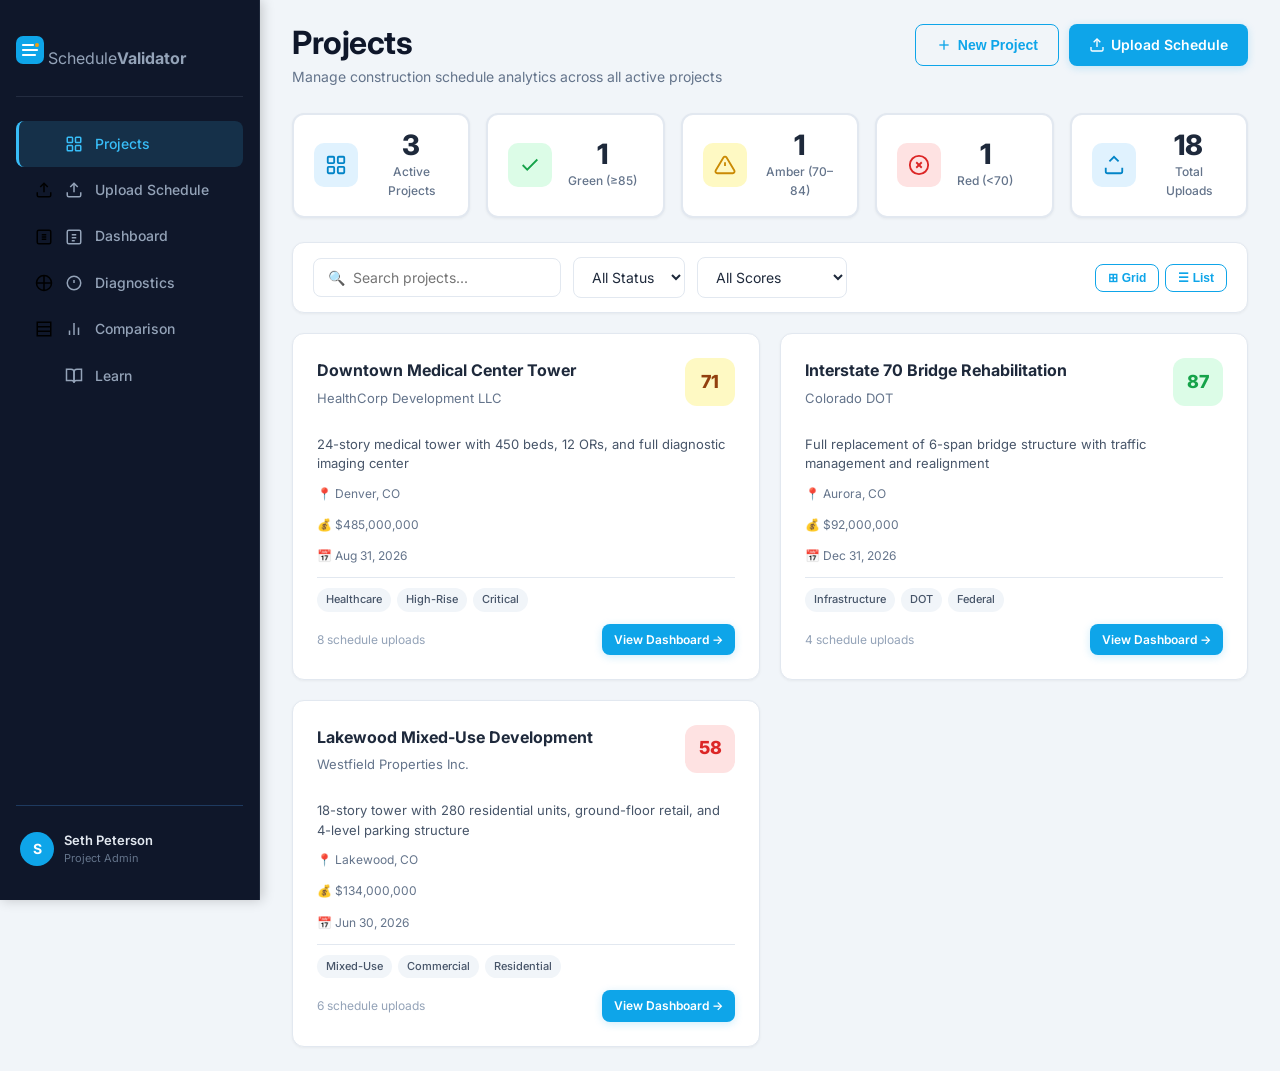
==== commit 25d9eb64: "Add Learning Centre, info icons, and eye buttons across all pages - New learn.html: full glossary wi" ====
--- a/index.html
+++ b/index.html
@@ -43,6 +43,10 @@
         <svg width="18" height="18" viewBox="0 0 24 24" fill="none" stroke="currentColor" stroke-width="2"><path d="M18 20V10M12 20V4M6 20v-6"/></svg>
         Comparison
       </a>
+      <a href="learn.html">
+        <svg width="18" height="18" viewBox="0 0 24 24" fill="none" stroke="currentColor" stroke-width="2"><path d="M2 3h6a4 4 0 014 4v14a3 3 0 00-3-3H2z"/><path d="M22 3h-6a4 4 0 00-4 4v14a3 3 0 013-3h7z"/></svg>
+        Learn
+      </a>
     </nav>
 
     <div class="sidebar-bottom">
@@ -211,6 +215,8 @@
   </div>
 </div>
 
+<script src="js/learn-data.js"></script>
+<script src="js/info-modal.js"></script>
 <script src="js/demo-data.js"></script>
 <script src="js/xer-parser.js"></script>
 <script src="js/scoring.js"></script>
--- a/css/styles.css
+++ b/css/styles.css
@@ -1631,3 +1631,483 @@
   .project-header { flex-direction: column; }
   .delta-card { padding: 14px 10px; }
 }
+
+/* ============================================================
+   INFO ICONS, EYE ICONS & MODAL — Schedule Validator
+   ============================================================ */
+
+/* ── Info (ⓘ) button ─────────────────────────────────────── */
+.info-icon-btn {
+  display: inline-flex;
+  align-items: center;
+  justify-content: center;
+  width: 24px;
+  height: 24px;
+  border-radius: 50%;
+  border: 1.5px solid rgba(148,163,184,0.35);
+  background: rgba(148,163,184,0.08);
+  color: #64748b;
+  cursor: pointer;
+  flex-shrink: 0;
+  transition: all 0.15s ease;
+  padding: 0;
+  margin-left: auto;
+}
+.info-icon-btn:hover {
+  background: rgba(14,165,233,0.12);
+  border-color: #0ea5e9;
+  color: #0ea5e9;
+  transform: scale(1.1);
+}
+
+/* ── Eye button (near-critical / CP activity cards) ──────── */
+.eye-icon-btn {
+  position: absolute;
+  top: 8px;
+  right: 8px;
+  display: inline-flex;
+  align-items: center;
+  justify-content: center;
+  width: 26px;
+  height: 26px;
+  border-radius: 50%;
+  border: 1.5px solid rgba(239,68,68,0.4);
+  background: rgba(239,68,68,0.08);
+  color: #ef4444;
+  cursor: pointer;
+  padding: 0;
+  transition: all 0.15s ease;
+  z-index: 2;
+}
+.eye-icon-btn:hover {
+  background: rgba(239,68,68,0.18);
+  border-color: #ef4444;
+  transform: scale(1.1);
+}
+
+/* Card headers with info button — flex so button pushes right */
+.card-header-row {
+  display: flex;
+  align-items: center;
+  gap: 8px;
+  margin-bottom: 4px;
+}
+.card-header-row .section-title,
+.card-header-row h3,
+.card-header-row .card-label {
+  margin-bottom: 0;
+}
+
+/* ── Info Modal Overlay ───────────────────────────────────── */
+.info-modal-overlay {
+  position: fixed;
+  inset: 0;
+  background: rgba(2, 8, 23, 0.72);
+  display: flex;
+  align-items: center;
+  justify-content: center;
+  z-index: 9999;
+  opacity: 0;
+  pointer-events: none;
+  transition: opacity 0.2s ease;
+  padding: 16px;
+}
+.info-modal-overlay.open {
+  opacity: 1;
+  pointer-events: all;
+}
+
+.info-modal-box {
+  background: #1e293b;
+  border: 1px solid rgba(148,163,184,0.15);
+  border-radius: 16px;
+  width: 100%;
+  max-width: 560px;
+  max-height: 90vh;
+  overflow-y: auto;
+  position: relative;
+  transform: translateY(12px) scale(0.97);
+  transition: transform 0.2s ease;
+  outline: none;
+}
+.info-modal-overlay.open .info-modal-box {
+  transform: translateY(0) scale(1);
+}
+
+.info-modal-close {
+  position: absolute;
+  top: 14px;
+  right: 16px;
+  width: 30px;
+  height: 30px;
+  border-radius: 50%;
+  border: 1px solid rgba(148,163,184,0.2);
+  background: rgba(148,163,184,0.08);
+  color: #94a3b8;
+  font-size: 18px;
+  line-height: 1;
+  cursor: pointer;
+  display: flex;
+  align-items: center;
+  justify-content: center;
+  transition: all 0.15s;
+}
+.info-modal-close:hover {
+  background: rgba(239,68,68,0.15);
+  color: #ef4444;
+  border-color: #ef4444;
+}
+
+.info-modal-header {
+  display: flex;
+  align-items: flex-start;
+  gap: 14px;
+  padding: 24px 24px 16px;
+  border-bottom: 1px solid rgba(148,163,184,0.1);
+}
+.info-modal-icon {
+  font-size: 36px;
+  line-height: 1;
+  flex-shrink: 0;
+  margin-top: 2px;
+}
+.info-modal-cat {
+  font-size: 11px;
+  font-weight: 600;
+  color: #0ea5e9;
+  text-transform: uppercase;
+  letter-spacing: 0.08em;
+  margin-bottom: 4px;
+}
+.info-modal-title {
+  font-size: 20px;
+  font-weight: 700;
+  color: #f1f5f9;
+  margin: 0;
+  line-height: 1.25;
+}
+
+.info-modal-body {
+  padding: 20px 24px 24px;
+}
+.info-modal-definition {
+  font-size: 14px;
+  line-height: 1.65;
+  color: #cbd5e1;
+  margin: 0 0 16px;
+}
+
+.info-modal-section {
+  background: rgba(14,165,233,0.06);
+  border-left: 3px solid #0ea5e9;
+  border-radius: 0 8px 8px 0;
+  padding: 12px 14px;
+  margin-bottom: 14px;
+}
+.info-modal-section-label {
+  font-size: 11px;
+  font-weight: 700;
+  color: #0ea5e9;
+  text-transform: uppercase;
+  letter-spacing: 0.07em;
+  margin-bottom: 6px;
+}
+.info-modal-section p {
+  font-size: 13.5px;
+  line-height: 1.6;
+  color: #cbd5e1;
+  margin: 0;
+}
+
+.info-modal-grid {
+  display: grid;
+  grid-template-columns: repeat(auto-fill, minmax(140px, 1fr));
+  gap: 10px;
+  margin-bottom: 14px;
+}
+.info-modal-pill {
+  background: rgba(15,23,42,0.6);
+  border: 1px solid rgba(148,163,184,0.12);
+  border-radius: 10px;
+  padding: 10px 12px;
+}
+.info-modal-pill-label {
+  font-size: 10px;
+  font-weight: 600;
+  color: #64748b;
+  text-transform: uppercase;
+  letter-spacing: 0.07em;
+  margin-bottom: 5px;
+}
+.info-modal-pill-value {
+  font-size: 12.5px;
+  font-weight: 500;
+  color: #e2e8f0;
+  line-height: 1.4;
+}
+
+.info-modal-tip {
+  background: rgba(245,158,11,0.08);
+  border: 1px solid rgba(245,158,11,0.2);
+  border-radius: 10px;
+  padding: 11px 14px;
+  font-size: 13px;
+  color: #fbbf24;
+  line-height: 1.5;
+  margin-bottom: 16px;
+  display: flex;
+  gap: 8px;
+}
+.info-modal-tip-label {
+  font-weight: 600;
+  white-space: nowrap;
+}
+
+.info-modal-footer {
+  display: flex;
+  justify-content: flex-end;
+}
+.info-modal-learn-link {
+  font-size: 13px;
+  font-weight: 600;
+  color: #0ea5e9;
+  text-decoration: none;
+  display: flex;
+  align-items: center;
+  gap: 4px;
+  transition: color 0.15s;
+}
+.info-modal-learn-link:hover {
+  color: #38bdf8;
+}
+
+/* ============================================================
+   LEARN PAGE STYLES
+   ============================================================ */
+
+.learn-toolbar {
+  display: flex;
+  align-items: center;
+  gap: 16px;
+  flex-wrap: wrap;
+  padding: 14px 18px;
+}
+
+.learn-search-wrap {
+  display: flex;
+  align-items: center;
+  gap: 8px;
+  background: rgba(15,23,42,0.6);
+  border: 1px solid rgba(148,163,184,0.15);
+  border-radius: 8px;
+  padding: 7px 12px;
+  flex: 1;
+  min-width: 200px;
+}
+.learn-search {
+  border: none;
+  background: transparent;
+  color: #e2e8f0;
+  font-size: 14px;
+  width: 100%;
+  outline: none;
+}
+.learn-search::placeholder { color: #475569; }
+
+.learn-cat-tabs {
+  display: flex;
+  gap: 6px;
+  flex-wrap: wrap;
+}
+.learn-cat-btn {
+  font-size: 12px;
+  font-weight: 600;
+  padding: 5px 12px;
+  border-radius: 20px;
+  border: 1px solid rgba(148,163,184,0.2);
+  background: transparent;
+  color: #64748b;
+  cursor: pointer;
+  transition: all 0.15s;
+  white-space: nowrap;
+}
+.learn-cat-btn:hover {
+  border-color: #0ea5e9;
+  color: #0ea5e9;
+}
+.learn-cat-btn.active {
+  background: #0ea5e9;
+  border-color: #0ea5e9;
+  color: #fff;
+}
+
+/* Hero card */
+.learn-hero {
+  display: flex;
+  gap: 24px;
+  align-items: flex-start;
+  padding: 28px;
+  background: linear-gradient(135deg, rgba(14,165,233,0.06) 0%, rgba(139,92,246,0.06) 100%);
+  border-color: rgba(14,165,233,0.2);
+}
+.learn-hero-icon { font-size: 48px; line-height: 1; flex-shrink: 0; }
+.learn-hero-content { flex: 1; }
+.learn-hero-label {
+  font-size: 11px;
+  font-weight: 700;
+  color: #0ea5e9;
+  text-transform: uppercase;
+  letter-spacing: 0.08em;
+  margin-bottom: 6px;
+}
+.learn-hero-title {
+  font-size: 22px;
+  font-weight: 800;
+  color: #f1f5f9;
+  margin: 0 0 10px;
+}
+.learn-hero-body {
+  font-size: 14px;
+  line-height: 1.65;
+  color: #94a3b8;
+  margin: 0 0 18px;
+}
+
+.learn-score-weights {
+  display: flex;
+  flex-wrap: wrap;
+  gap: 8px;
+  margin-bottom: 4px;
+}
+.learn-weight-pill {
+  display: flex;
+  align-items: center;
+  gap: 6px;
+  background: rgba(15,23,42,0.5);
+  border: 1px solid rgba(148,163,184,0.12);
+  border-radius: 20px;
+  padding: 5px 12px;
+}
+.learn-weight-pct {
+  font-size: 13px;
+  font-weight: 800;
+  color: var(--pill-color, #0ea5e9);
+}
+.learn-weight-name {
+  font-size: 12px;
+  font-weight: 500;
+  color: #94a3b8;
+}
+
+.learn-rag-row {
+  display: flex;
+  gap: 10px;
+  flex-wrap: wrap;
+}
+.learn-rag-pill {
+  font-size: 13px;
+  font-weight: 600;
+  padding: 5px 14px;
+  border-radius: 20px;
+  border: 1px solid;
+}
+.learn-rag-pill.rag-green { color: #22c55e; border-color: rgba(34,197,94,0.3); background: rgba(34,197,94,0.08); }
+.learn-rag-pill.rag-amber { color: #f59e0b; border-color: rgba(245,158,11,0.3); background: rgba(245,158,11,0.08); }
+.learn-rag-pill.rag-red   { color: #ef4444; border-color: rgba(239,68,68,0.3);  background: rgba(239,68,68,0.08); }
+
+/* Topic card grid */
+.learn-grid {
+  display: grid;
+  grid-template-columns: repeat(auto-fill, minmax(320px, 1fr));
+  gap: 16px;
+}
+
+.learn-card {
+  background: #1e293b;
+  border: 1px solid rgba(148,163,184,0.1);
+  border-radius: 12px;
+  padding: 20px;
+  transition: border-color 0.15s, transform 0.15s;
+  scroll-margin-top: 20px;
+}
+.learn-card:hover {
+  border-color: rgba(14,165,233,0.3);
+  transform: translateY(-2px);
+}
+.learn-card-top {
+  display: flex;
+  align-items: flex-start;
+  gap: 10px;
+  margin-bottom: 10px;
+  padding-left: 10px;
+}
+.learn-card-icon { font-size: 24px; line-height: 1; flex-shrink: 0; }
+.learn-card-meta { flex: 1; }
+.learn-card-cat {
+  font-size: 10px;
+  font-weight: 700;
+  text-transform: uppercase;
+  letter-spacing: 0.08em;
+  margin-bottom: 1px;
+}
+.learn-card-weight {
+  font-size: 11px;
+  color: #64748b;
+  font-weight: 500;
+}
+.learn-card-title {
+  font-size: 16px;
+  font-weight: 700;
+  color: #f1f5f9;
+  margin: 0 0 10px;
+  line-height: 1.3;
+}
+.learn-card-def {
+  font-size: 13px;
+  line-height: 1.65;
+  color: #94a3b8;
+  margin: 0 0 12px;
+}
+.learn-card-threshold {
+  font-size: 12px;
+  color: #64748b;
+  background: rgba(15,23,42,0.5);
+  border-radius: 6px;
+  padding: 6px 10px;
+  margin-bottom: 10px;
+}
+.learn-threshold-label {
+  font-weight: 600;
+  color: #475569;
+  margin-right: 4px;
+}
+.learn-card-tip {
+  font-size: 12px;
+  color: #fbbf24;
+  background: rgba(245,158,11,0.07);
+  border-radius: 6px;
+  padding: 7px 10px;
+  display: flex;
+  gap: 6px;
+  line-height: 1.5;
+}
+
+/* Empty state */
+.learn-empty {
+  flex-direction: column;
+  align-items: center;
+  justify-content: center;
+  padding: 60px 20px;
+  color: #475569;
+  text-align: center;
+}
+.learn-empty-icon { font-size: 48px; margin-bottom: 12px; }
+.learn-empty-msg { font-size: 15px; line-height: 1.6; }
+
+/* Page subtitle */
+.page-subtitle {
+  font-size: 14px;
+  color: #64748b;
+  margin: 4px 0 0;
+}
+
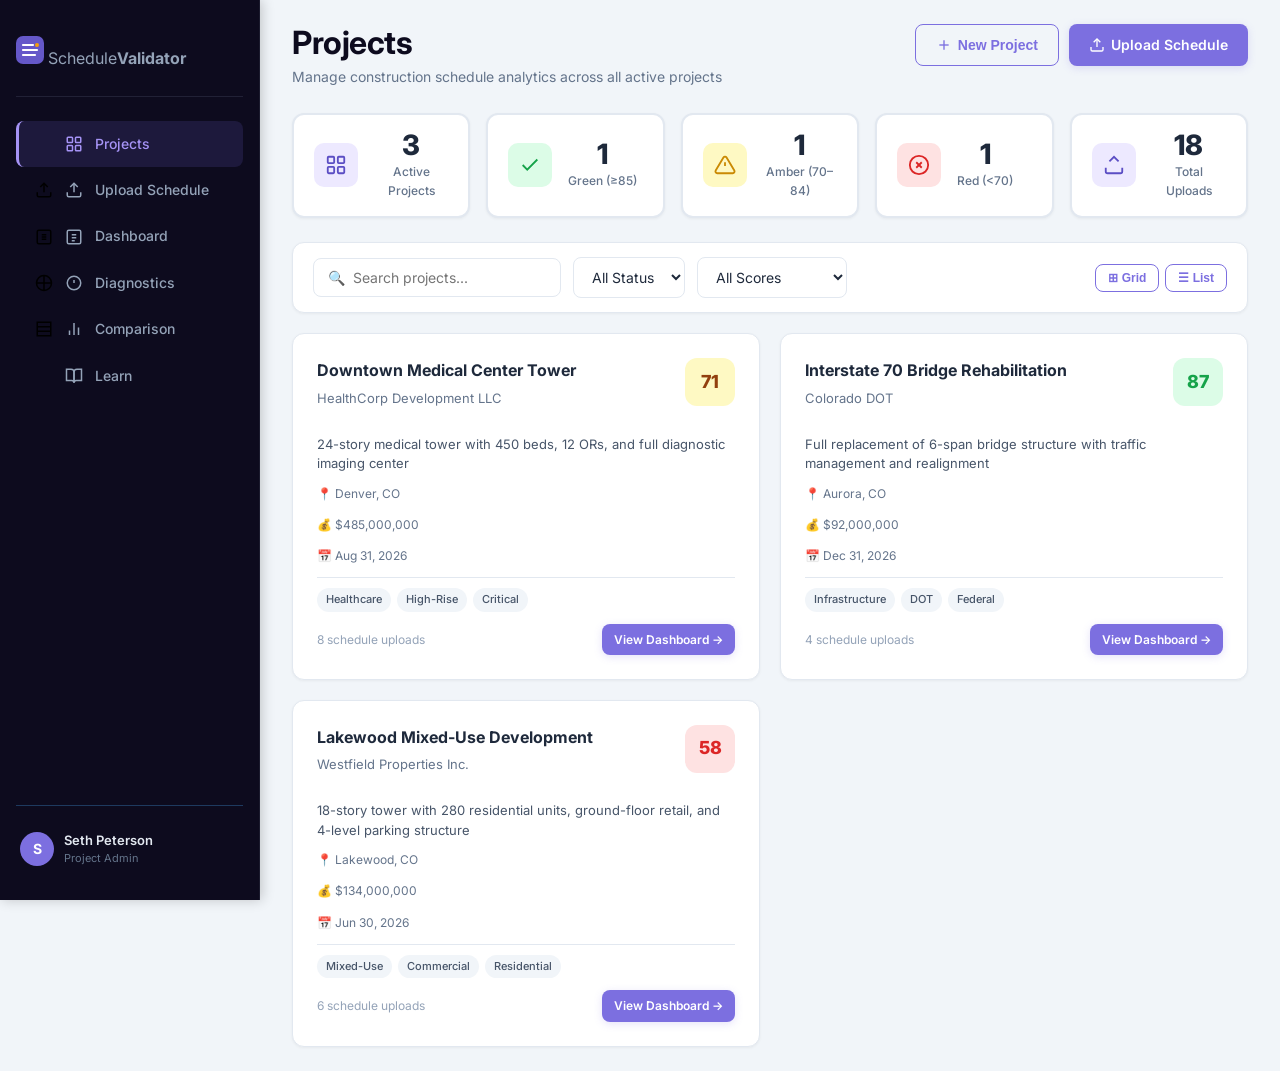
==== commit 8687054f: "Rebrand to purple color scheme; fix critical path table layout - Replace all sky-blue (#0ea5e9/#38bd" ====
--- a/index.html
+++ b/index.html
@@ -15,7 +15,7 @@
   <aside class="sidebar">
     <div class="sidebar-logo">
       <svg width="28" height="28" viewBox="0 0 28 28" fill="none">
-        <rect width="28" height="28" rx="7" fill="#0ea5e9"/>
+        <rect width="28" height="28" rx="7" fill="#6558c9"/>
         <path d="M7 14h14M7 9h10M7 19h12" stroke="#fff" stroke-width="2.2" stroke-linecap="round"/>
         <circle cx="21" cy="9" r="2" fill="#f59e0b"/>
       </svg>
--- a/css/styles.css
+++ b/css/styles.css
@@ -37,7 +37,7 @@
   top: 0;
   width: 260px;
   height: 100vh;
-  background: #0f172a;
+  background: #0d0b1e;
   color: #94a3b8;
   padding: 24px 16px;
   display: flex;
@@ -57,7 +57,7 @@
 .sidebar-logo h1 {
   font-size: 18px;
   font-weight: 700;
-  color: #38bdf8;
+  color: #a593f5;
   margin: 0;
   letter-spacing: -0.3px;
 }
@@ -93,14 +93,14 @@
 }
 
 .sidebar-nav a:hover {
-  background: rgba(56, 189, 248, 0.1);
+  background: rgba(124, 111, 224, 0.1);
   color: #cbd5e1;
 }
 
 .sidebar-nav a.active {
-  background: rgba(56, 189, 248, 0.15);
-  color: #38bdf8;
-  border-left-color: #38bdf8;
+  background: rgba(124, 111, 224, 0.15);
+  color: #a593f5;
+  border-left-color: #a593f5;
 }
 
 .sidebar-nav a::before {
@@ -161,7 +161,7 @@
 .page-header h1 {
   font-size: 32px;
   font-weight: 700;
-  color: #0f172a;
+  color: #0d0b1e;
   margin: 0;
   letter-spacing: -0.5px;
 }
@@ -197,7 +197,7 @@
 .card-title {
   font-size: 18px;
   font-weight: 600;
-  color: #0f172a;
+  color: #0d0b1e;
   margin: 0;
 }
 
@@ -226,7 +226,7 @@
   left: 0;
   right: 0;
   height: 4px;
-  background: #0ea5e9;
+  background: #7c6fe0;
   transform: translateX(-100%);
   transition: transform 0.3s ease;
 }
@@ -251,7 +251,7 @@
 .stat-value {
   font-size: 36px;
   font-weight: 700;
-  color: #0f172a;
+  color: #0d0b1e;
   margin: 0;
   line-height: 1;
 }
@@ -420,24 +420,24 @@
 }
 
 .btn-primary {
-  background: #0ea5e9;
+  background: #7c6fe0;
   color: white;
-  box-shadow: 0 2px 8px rgba(14, 165, 233, 0.2);
+  box-shadow: 0 2px 8px rgba(124, 111, 224, 0.2);
 }
 
 .btn-primary:hover {
-  background: #0284c7;
-  box-shadow: 0 4px 12px rgba(14, 165, 233, 0.3);
+  background: #5b4ec4;
+  box-shadow: 0 4px 12px rgba(124, 111, 224, 0.3);
 }
 
 .btn-secondary {
   background: transparent;
-  color: #0ea5e9;
-  border: 1.5px solid #0ea5e9;
+  color: #7c6fe0;
+  border: 1.5px solid #7c6fe0;
 }
 
 .btn-secondary:hover {
-  background: rgba(14, 165, 233, 0.08);
+  background: rgba(124, 111, 224, 0.08);
 }
 
 .btn-danger {
@@ -469,10 +469,32 @@
 }
 
 /* TABLES */
+.table-scroll-wrapper {
+  overflow-x: auto;
+  -webkit-overflow-scrolling: touch;
+  border-radius: 0 0 8px 8px;
+}
+
 .data-table {
   width: 100%;
   border-collapse: collapse;
   font-size: 14px;
+}
+
+.cp-table {
+  table-layout: fixed;
+  min-width: 824px;
+}
+
+.cp-table td {
+  white-space: nowrap;
+  overflow: hidden;
+  text-overflow: ellipsis;
+}
+
+.cp-table td:nth-child(2) {
+  white-space: normal;
+  word-break: break-word;
 }
 
 .data-table thead {
@@ -517,7 +539,7 @@
   display: block;
   margin-bottom: 8px;
   font-weight: 600;
-  color: #0f172a;
+  color: #0d0b1e;
   font-size: 14px;
 }
 
@@ -539,8 +561,8 @@
 .form-select:focus,
 .form-textarea:focus {
   outline: none;
-  border-color: #0ea5e9;
-  box-shadow: 0 0 0 3px rgba(14, 165, 233, 0.1);
+  border-color: #7c6fe0;
+  box-shadow: 0 0 0 3px rgba(124, 111, 224, 0.1);
 }
 
 .form-textarea {
@@ -560,13 +582,13 @@
 }
 
 .upload-zone:hover {
-  border-color: #0ea5e9;
-  background: rgba(14, 165, 233, 0.05);
+  border-color: #7c6fe0;
+  background: rgba(124, 111, 224, 0.05);
 }
 
 .upload-zone.dragover {
-  border-color: #0ea5e9;
-  background: rgba(14, 165, 233, 0.1);
+  border-color: #7c6fe0;
+  background: rgba(124, 111, 224, 0.1);
   transform: scale(1.01);
 }
 
@@ -578,7 +600,7 @@
 .upload-zone-text {
   font-size: 16px;
   font-weight: 600;
-  color: #0f172a;
+  color: #0d0b1e;
 }
 
 .upload-zone-hint {
@@ -648,7 +670,7 @@
 }
 
 .badge-info {
-  background: rgba(14, 165, 233, 0.15);
+  background: rgba(124, 111, 224, 0.15);
   color: #0369a1;
 }
 
@@ -668,7 +690,7 @@
 
 .progress-fill {
   height: 100%;
-  background: #0ea5e9;
+  background: #7c6fe0;
   transition: width 0.3s ease, background 0.3s ease;
   border-radius: 4px;
 }
@@ -697,7 +719,7 @@
 .cat-name {
   flex-basis: 160px;
   font-weight: 600;
-  color: #0f172a;
+  color: #0d0b1e;
   font-size: 14px;
 }
 
@@ -723,7 +745,7 @@
   text-align: right;
   font-weight: 700;
   font-size: 16px;
-  color: #0f172a;
+  color: #0d0b1e;
 }
 
 /* TABS */
@@ -755,12 +777,12 @@
 }
 
 .tab-btn:hover {
-  color: #0f172a;
+  color: #0d0b1e;
 }
 
 .tab-btn.active {
-  color: #0ea5e9;
-  border-bottom-color: #0ea5e9;
+  color: #7c6fe0;
+  border-bottom-color: #7c6fe0;
 }
 
 .tab-pane {
@@ -805,9 +827,9 @@
 }
 
 .alert-info {
-  background: rgba(14, 165, 233, 0.1);
+  background: rgba(124, 111, 224, 0.1);
   color: #0369a1;
-  border-left-color: #0ea5e9;
+  border-left-color: #7c6fe0;
 }
 
 .alert-toast {
@@ -829,8 +851,8 @@
   display: inline-block;
   width: 24px;
   height: 24px;
-  border: 3px solid rgba(14, 165, 233, 0.2);
-  border-top-color: #0ea5e9;
+  border: 3px solid rgba(124, 111, 224, 0.2);
+  border-top-color: #7c6fe0;
   border-radius: 50%;
   animation: spin 0.8s linear infinite;
 }
@@ -856,7 +878,7 @@
 .empty-state-title {
   font-size: 18px;
   font-weight: 600;
-  color: #0f172a;
+  color: #0d0b1e;
   margin-bottom: 8px;
 }
 
@@ -902,7 +924,7 @@
 .modal-title {
   font-size: 20px;
   font-weight: 700;
-  color: #0f172a;
+  color: #0d0b1e;
   margin: 0;
 }
 
@@ -921,8 +943,8 @@
 .text-green { color: #22c55e; }
 .text-amber { color: #f59e0b; }
 .text-red { color: #ef4444; }
-.text-blue { color: #0ea5e9; }
-.text-primary { color: #0f172a; }
+.text-blue { color: #7c6fe0; }
+.text-primary { color: #0d0b1e; }
 .text-secondary { color: #64748b; }
 
 .font-bold { font-weight: 700; }
@@ -1032,7 +1054,7 @@
 .project-name {
   font-size: 18px;
   font-weight: 700;
-  color: #0f172a;
+  color: #0d0b1e;
   margin: 0 0 4px 0;
 }
 
@@ -1104,7 +1126,7 @@
 .diag-title {
   font-size: 16px;
   font-weight: 700;
-  color: #0f172a;
+  color: #0d0b1e;
   margin: 0;
 }
 
@@ -1116,7 +1138,7 @@
 
 .diag-count {
   font-weight: 700;
-  color: #0f172a;
+  color: #0d0b1e;
   font-size: 14px;
 }
 
@@ -1135,7 +1157,7 @@
 .diag-recommendation {
   padding: 12px 16px;
   background: #f8fafc;
-  border-left: 3px solid #0ea5e9;
+  border-left: 3px solid #7c6fe0;
   border-radius: 6px;
   font-size: 13px;
   color: #475569;
@@ -1174,7 +1196,7 @@
 .info-value {
   font-size: 16px;
   font-weight: 700;
-  color: #0f172a;
+  color: #0d0b1e;
 }
 
 .score-summary {
@@ -1207,7 +1229,7 @@
 
 .milestone-name {
   font-weight: 600;
-  color: #0f172a;
+  color: #0d0b1e;
   font-size: 14px;
   margin-bottom: 4px;
 }
@@ -1367,7 +1389,7 @@
 }
 .stat-card { display: flex; align-items: center; gap: 16px; padding: 16px 20px; }
 .stat-icon { width: 44px; height: 44px; border-radius: 10px; display: flex; align-items: center; justify-content: center; flex-shrink: 0; }
-.stat-icon-blue { background: #e0f2fe; color: #0284c7; }
+.stat-icon-blue { background: #ede9ff; color: #5b4ec4; }
 .stat-icon-green { background: #dcfce7; color: #16a34a; }
 .stat-icon-amber { background: #fef9c3; color: #ca8a04; }
 .stat-icon-red { background: #fee2e2; color: #dc2626; }
@@ -1394,11 +1416,11 @@
 .upload-layout { display: grid; grid-template-columns: 1fr 320px; gap: 24px; align-items: start; }
 .upload-card { padding: 32px; }
 .upload-zone { display: flex; flex-direction: column; align-items: center; justify-content: center; border: 2px dashed #cbd5e1; border-radius: 14px; padding: 48px 32px; cursor: pointer; transition: all 0.2s; text-align: center; background: #f8fafc; min-height: 200px; }
-.upload-zone:hover, .upload-zone.dragover { border-color: #0ea5e9; background: #f0f9ff; }
+.upload-zone:hover, .upload-zone.dragover { border-color: #7c6fe0; background: #f0f9ff; }
 .upload-zone-icon { margin-bottom: 16px; }
 .upload-zone-title { font-size: 18px; font-weight: 600; color: #1e293b; margin-bottom: 8px; }
 .upload-zone-subtitle { font-size: 14px; color: #64748b; margin-bottom: 12px; }
-.upload-zone-badge { background: #e0f2fe; color: #0284c7; font-size: 11px; font-weight: 600; padding: 4px 12px; border-radius: 20px; }
+.upload-zone-badge { background: #ede9ff; color: #5b4ec4; font-size: 11px; font-weight: 600; padding: 4px 12px; border-radius: 20px; }
 .file-preview { display: flex; align-items: center; gap: 14px; background: #f0fdf4; border: 1.5px solid #86efac; border-radius: 10px; padding: 14px 16px; margin-top: 16px; }
 .file-preview-icon { font-size: 28px; }
 .file-preview-name { font-weight: 600; color: #1e293b; font-size: 14px; }
@@ -1411,7 +1433,7 @@
 .progress-step { display: flex; flex-direction: column; align-items: center; gap: 6px; flex: 1; }
 .step-icon { width: 32px; height: 32px; border-radius: 50%; display: flex; align-items: center; justify-content: center; font-size: 13px; font-weight: 700; }
 .step-pending { background: #e2e8f0; color: #94a3b8; }
-.step-active { background: #0ea5e9; color: #fff; }
+.step-active { background: #7c6fe0; color: #fff; }
 .step-done { background: #22c55e; color: #fff; }
 .step-label { font-size: 11px; color: #64748b; text-align: center; }
 .progress-step-line { flex: 1; height: 2px; background: #e2e8f0; margin-bottom: 18px; }
@@ -1508,7 +1530,7 @@
 .diagnostic-card[data-severity="critical"] { border-left-color: #ef4444; }
 .diagnostic-card[data-severity="high"] { border-left-color: #f97316; }
 .diagnostic-card[data-severity="medium"] { border-left-color: #f59e0b; }
-.diagnostic-card[data-severity="low"] { border-left-color: #0ea5e9; }
+.diagnostic-card[data-severity="low"] { border-left-color: #7c6fe0; }
 .diag-header { display: flex; align-items: flex-start; justify-content: space-between; gap: 16px; flex-wrap: wrap; margin-bottom: 12px; }
 .diag-header-left { display: flex; align-items: center; gap: 10px; flex-wrap: wrap; }
 .diag-title { font-size: 16px; font-weight: 700; color: #1e293b; }
@@ -1564,7 +1586,7 @@
 
 /* Breadcrumb */
 .breadcrumb { font-size: 13px; color: #94a3b8; margin-bottom: 4px; }
-.breadcrumb a { color: #0ea5e9; text-decoration: none; }
+.breadcrumb a { color: #7c6fe0; text-decoration: none; }
 .breadcrumb a:hover { text-decoration: underline; }
 
 /* Card Subtitle */
@@ -1598,13 +1620,13 @@
 .text-green { color: #16a34a; }
 .text-amber { color: #d97706; }
 .text-red { color: #dc2626; }
-.text-blue { color: #0284c7; }
+.text-blue { color: #5b4ec4; }
 .font-bold { font-weight: 700; }
 
 /* Sidebar bottom / user */
 .sidebar-bottom { margin-top: auto; padding-top: 16px; border-top: 1px solid #1e3a5f; }
 .sidebar-user { display: flex; align-items: center; gap: 10px; padding: 8px 4px; }
-.user-avatar { width: 34px; height: 34px; border-radius: 50%; background: #0ea5e9; color: #fff; display: flex; align-items: center; justify-content: center; font-weight: 700; font-size: 14px; flex-shrink: 0; }
+.user-avatar { width: 34px; height: 34px; border-radius: 50%; background: #7c6fe0; color: #fff; display: flex; align-items: center; justify-content: center; font-weight: 700; font-size: 14px; flex-shrink: 0; }
 .user-info {}
 .user-name { font-size: 13px; font-weight: 600; color: #e2e8f0; }
 .user-role { font-size: 11px; color: #64748b; }
@@ -1655,8 +1677,8 @@
 }
 .info-icon-btn:hover {
   background: rgba(14,165,233,0.12);
-  border-color: #0ea5e9;
-  color: #0ea5e9;
+  border-color: #7c6fe0;
+  color: #7c6fe0;
   transform: scale(1.1);
 }
 
@@ -1774,7 +1796,7 @@
 .info-modal-cat {
   font-size: 11px;
   font-weight: 600;
-  color: #0ea5e9;
+  color: #7c6fe0;
   text-transform: uppercase;
   letter-spacing: 0.08em;
   margin-bottom: 4px;
@@ -1799,7 +1821,7 @@
 
 .info-modal-section {
   background: rgba(14,165,233,0.06);
-  border-left: 3px solid #0ea5e9;
+  border-left: 3px solid #7c6fe0;
   border-radius: 0 8px 8px 0;
   padding: 12px 14px;
   margin-bottom: 14px;
@@ -1807,7 +1829,7 @@
 .info-modal-section-label {
   font-size: 11px;
   font-weight: 700;
-  color: #0ea5e9;
+  color: #7c6fe0;
   text-transform: uppercase;
   letter-spacing: 0.07em;
   margin-bottom: 6px;
@@ -1870,7 +1892,7 @@
 .info-modal-learn-link {
   font-size: 13px;
   font-weight: 600;
-  color: #0ea5e9;
+  color: #7c6fe0;
   text-decoration: none;
   display: flex;
   align-items: center;
@@ -1878,7 +1900,7 @@
   transition: color 0.15s;
 }
 .info-modal-learn-link:hover {
-  color: #38bdf8;
+  color: #a593f5;
 }
 
 /* ============================================================
@@ -1932,12 +1954,12 @@
   white-space: nowrap;
 }
 .learn-cat-btn:hover {
-  border-color: #0ea5e9;
-  color: #0ea5e9;
+  border-color: #7c6fe0;
+  color: #7c6fe0;
 }
 .learn-cat-btn.active {
-  background: #0ea5e9;
-  border-color: #0ea5e9;
+  background: #7c6fe0;
+  border-color: #7c6fe0;
   color: #fff;
 }
 
@@ -1955,7 +1977,7 @@
 .learn-hero-label {
   font-size: 11px;
   font-weight: 700;
-  color: #0ea5e9;
+  color: #7c6fe0;
   text-transform: uppercase;
   letter-spacing: 0.08em;
   margin-bottom: 6px;
@@ -1991,7 +2013,7 @@
 .learn-weight-pct {
   font-size: 13px;
   font-weight: 800;
-  color: var(--pill-color, #0ea5e9);
+  color: var(--pill-color, #7c6fe0);
 }
 .learn-weight-name {
   font-size: 12px;
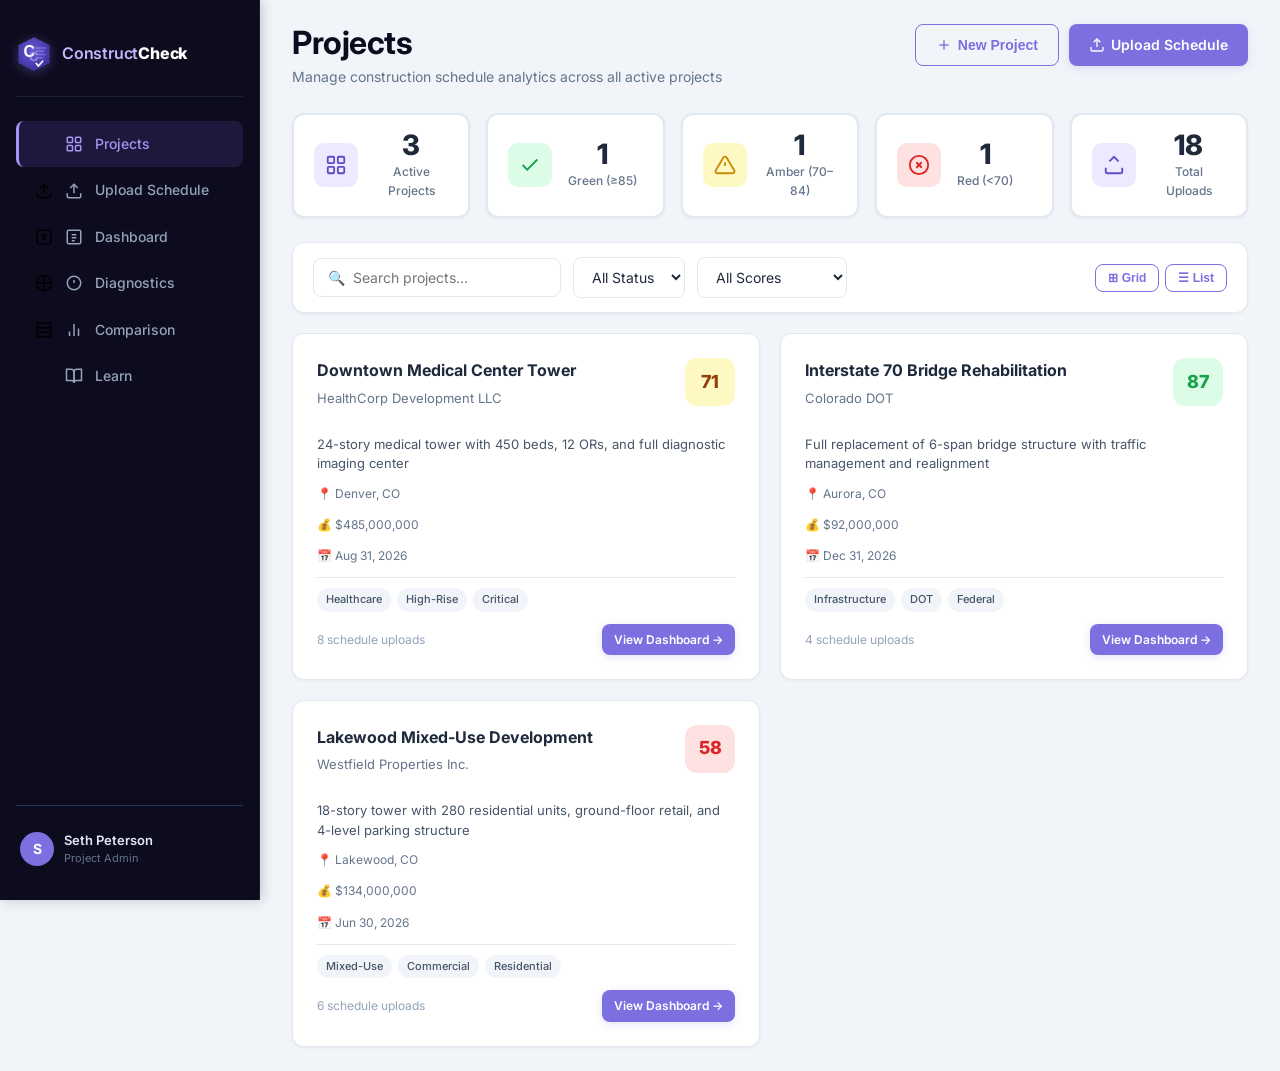
==== commit 8f9fd6f7: "Rebrand to Construct Check; add CC logo + favicon - Add CC hexagon logo as SVG (transparent, no blac" ====
--- a/index.html
+++ b/index.html
@@ -3,7 +3,10 @@
 <head>
   <meta charset="UTF-8" />
   <meta name="viewport" content="width=device-width, initial-scale=1.0" />
-  <title>Schedule Validator – Projects</title>
+  <title>Construct Check – Projects</title>
+  <link rel="icon" type="image/x-icon" href="favicon.ico"/>
+  <link rel="icon" type="image/png" sizes="32x32" href="favicon-32.png"/>
+  <link rel="apple-touch-icon" href="img/logo-192.png"/>
   <link rel="preconnect" href="https://fonts.googleapis.com" />
   <link href="https://fonts.googleapis.com/css2?family=Inter:wght@400;500;600;700;800&display=swap" rel="stylesheet" />
   <link rel="stylesheet" href="css/styles.css" />
@@ -14,12 +17,8 @@
   <!-- Sidebar -->
   <aside class="sidebar">
     <div class="sidebar-logo">
-      <svg width="28" height="28" viewBox="0 0 28 28" fill="none">
-        <rect width="28" height="28" rx="7" fill="#6558c9"/>
-        <path d="M7 14h14M7 9h10M7 19h12" stroke="#fff" stroke-width="2.2" stroke-linecap="round"/>
-        <circle cx="21" cy="9" r="2" fill="#f59e0b"/>
-      </svg>
-      <span class="logo-text">Schedule<strong>Validator</strong></span>
+      <img src="img/logo.svg" alt="Construct Check" class="sidebar-logo-img"/>
+      <span class="logo-text">Construct<strong>Check</strong></span>
     </div>
 
     <nav class="sidebar-nav">
--- a/css/styles.css
+++ b/css/styles.css
@@ -52,6 +52,29 @@
   padding: 12px 0 24px 0;
   margin-bottom: 24px;
   border-bottom: 1px solid rgba(148, 163, 184, 0.15);
+  display: flex;
+  align-items: center;
+  gap: 10px;
+}
+
+.sidebar-logo-img {
+  width: 36px;
+  height: 36px;
+  flex-shrink: 0;
+  filter: drop-shadow(0 2px 6px rgba(124,111,224,0.4));
+}
+
+.logo-text {
+  font-size: 16px;
+  font-weight: 600;
+  color: #c4b5fd;
+  letter-spacing: -0.2px;
+  line-height: 1.2;
+}
+
+.logo-text strong {
+  color: #ffffff;
+  font-weight: 800;
 }
 
 .sidebar-logo h1 {
@@ -1968,57 +1991,57 @@
   display: flex;
   gap: 24px;
   align-items: flex-start;
-  padding: 28px;
-  background: linear-gradient(135deg, rgba(14,165,233,0.06) 0%, rgba(139,92,246,0.06) 100%);
-  border-color: rgba(14,165,233,0.2);
+  padding: 32px;
+  background: linear-gradient(135deg, #1a1535 0%, #12103d 100%);
+  border-color: rgba(124,111,224,0.35);
 }
 .learn-hero-icon { font-size: 48px; line-height: 1; flex-shrink: 0; }
 .learn-hero-content { flex: 1; }
 .learn-hero-label {
   font-size: 11px;
   font-weight: 700;
-  color: #7c6fe0;
+  color: #a593f5;
   text-transform: uppercase;
-  letter-spacing: 0.08em;
-  margin-bottom: 6px;
+  letter-spacing: 0.1em;
+  margin-bottom: 8px;
 }
 .learn-hero-title {
-  font-size: 22px;
+  font-size: 24px;
   font-weight: 800;
-  color: #f1f5f9;
-  margin: 0 0 10px;
+  color: #ffffff;
+  margin: 0 0 12px;
 }
 .learn-hero-body {
   font-size: 14px;
-  line-height: 1.65;
-  color: #94a3b8;
-  margin: 0 0 18px;
+  line-height: 1.7;
+  color: #cbd5e1;
+  margin: 0 0 20px;
 }
 
 .learn-score-weights {
   display: flex;
   flex-wrap: wrap;
   gap: 8px;
-  margin-bottom: 4px;
+  margin-bottom: 16px;
 }
 .learn-weight-pill {
   display: flex;
   align-items: center;
-  gap: 6px;
-  background: rgba(15,23,42,0.5);
-  border: 1px solid rgba(148,163,184,0.12);
+  gap: 7px;
+  background: rgba(255,255,255,0.07);
+  border: 1px solid rgba(255,255,255,0.14);
   border-radius: 20px;
-  padding: 5px 12px;
+  padding: 6px 14px;
 }
 .learn-weight-pct {
+  font-size: 14px;
+  font-weight: 800;
+  color: var(--pill-color, #a593f5);
+}
+.learn-weight-name {
   font-size: 13px;
-  font-weight: 800;
-  color: var(--pill-color, #7c6fe0);
-}
-.learn-weight-name {
-  font-size: 12px;
   font-weight: 500;
-  color: #94a3b8;
+  color: #e2e8f0;
 }
 
 .learn-rag-row {
@@ -2029,13 +2052,13 @@
 .learn-rag-pill {
   font-size: 13px;
   font-weight: 600;
-  padding: 5px 14px;
+  padding: 6px 16px;
   border-radius: 20px;
   border: 1px solid;
 }
-.learn-rag-pill.rag-green { color: #22c55e; border-color: rgba(34,197,94,0.3); background: rgba(34,197,94,0.08); }
-.learn-rag-pill.rag-amber { color: #f59e0b; border-color: rgba(245,158,11,0.3); background: rgba(245,158,11,0.08); }
-.learn-rag-pill.rag-red   { color: #ef4444; border-color: rgba(239,68,68,0.3);  background: rgba(239,68,68,0.08); }
+.learn-rag-pill.rag-green { color: #4ade80; border-color: rgba(74,222,128,0.4); background: rgba(74,222,128,0.12); }
+.learn-rag-pill.rag-amber { color: #fbbf24; border-color: rgba(251,191,36,0.4); background: rgba(251,191,36,0.12); }
+.learn-rag-pill.rag-red   { color: #f87171; border-color: rgba(248,113,113,0.4); background: rgba(248,113,113,0.12); }
 
 /* Topic card grid */
 .learn-grid {
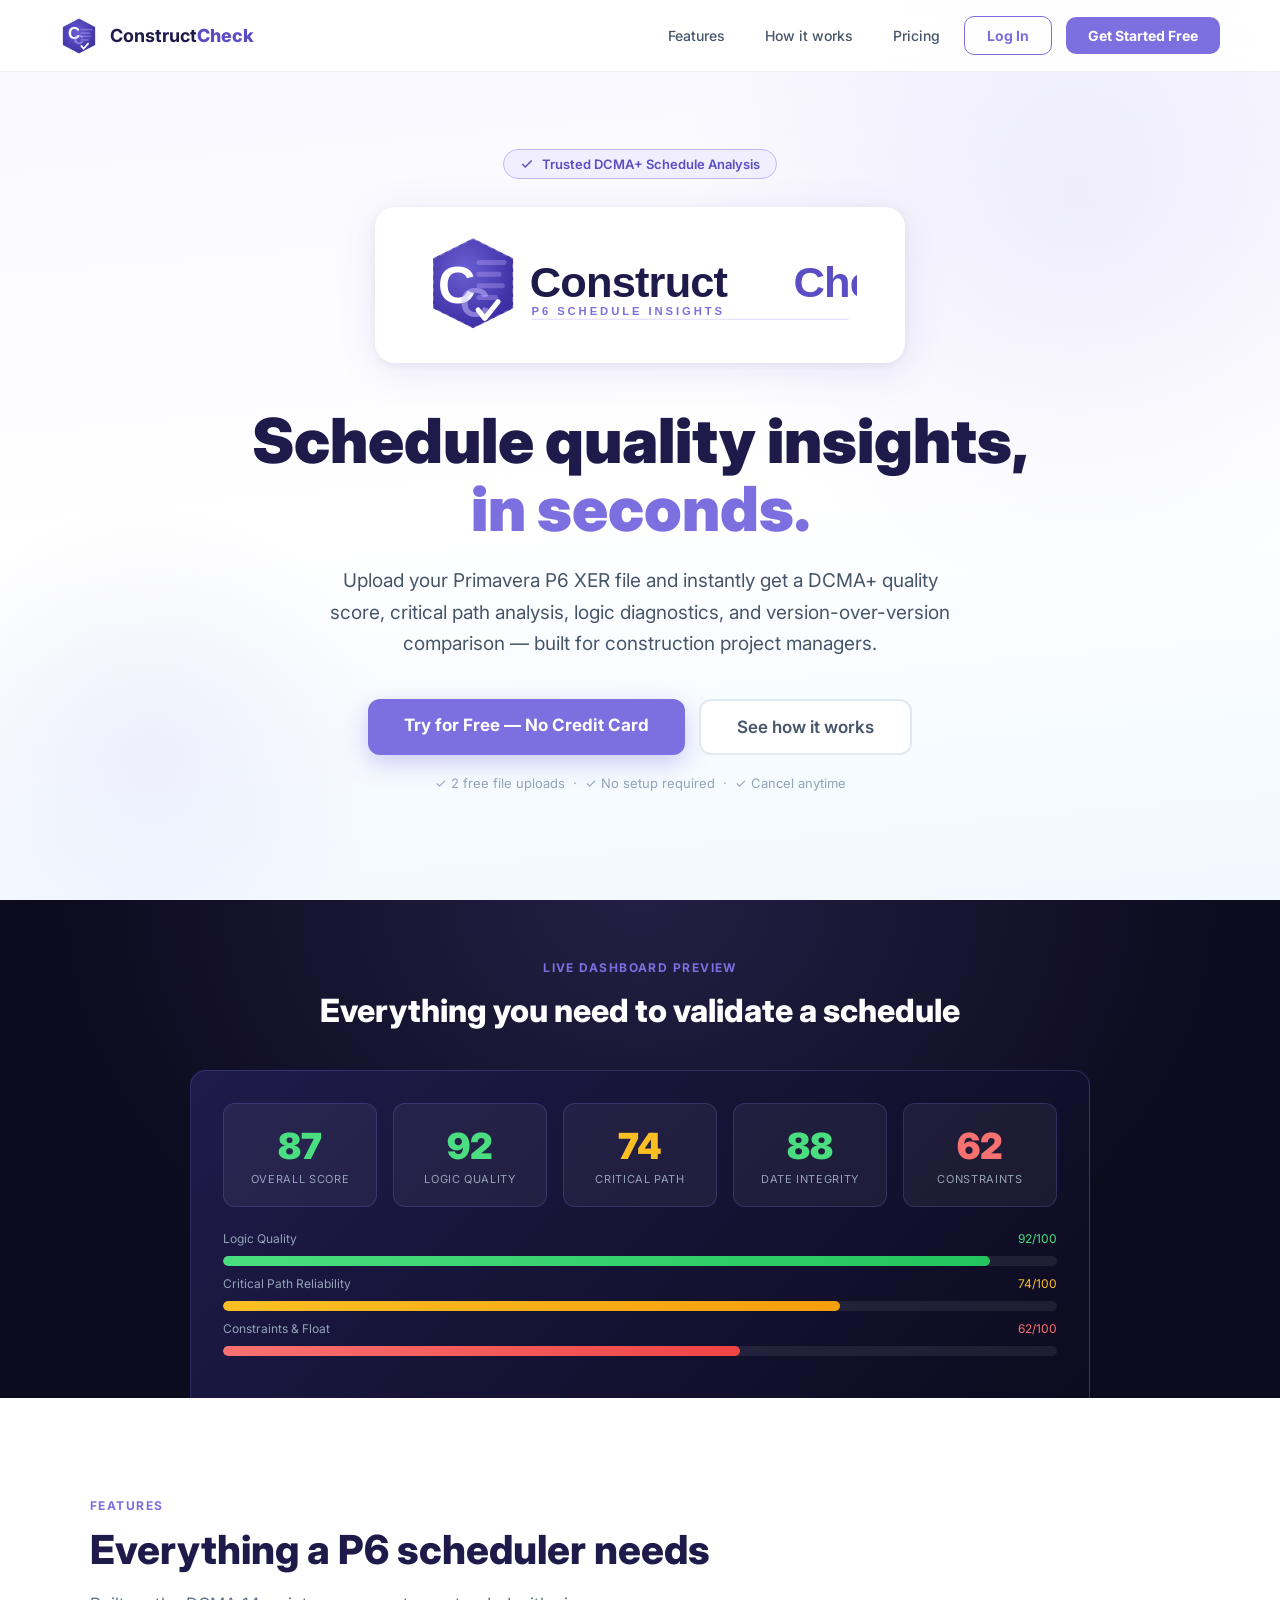
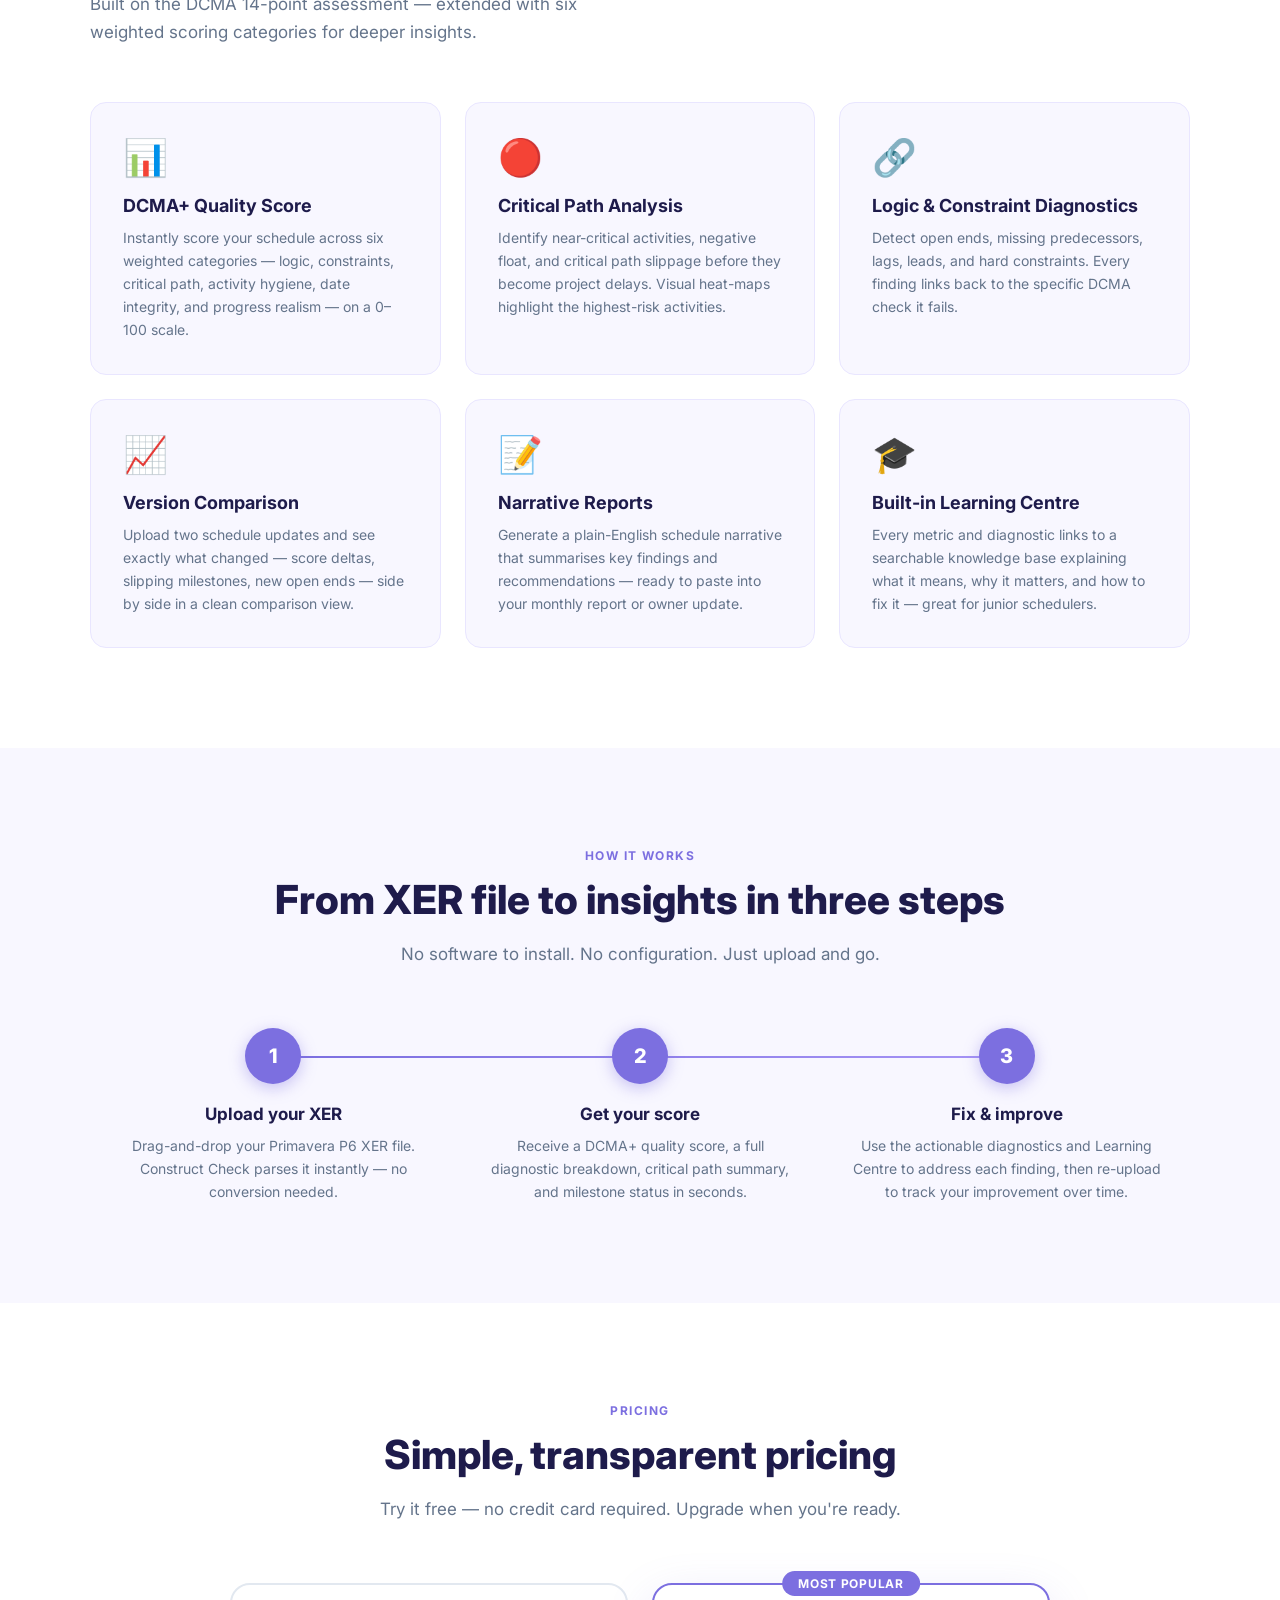
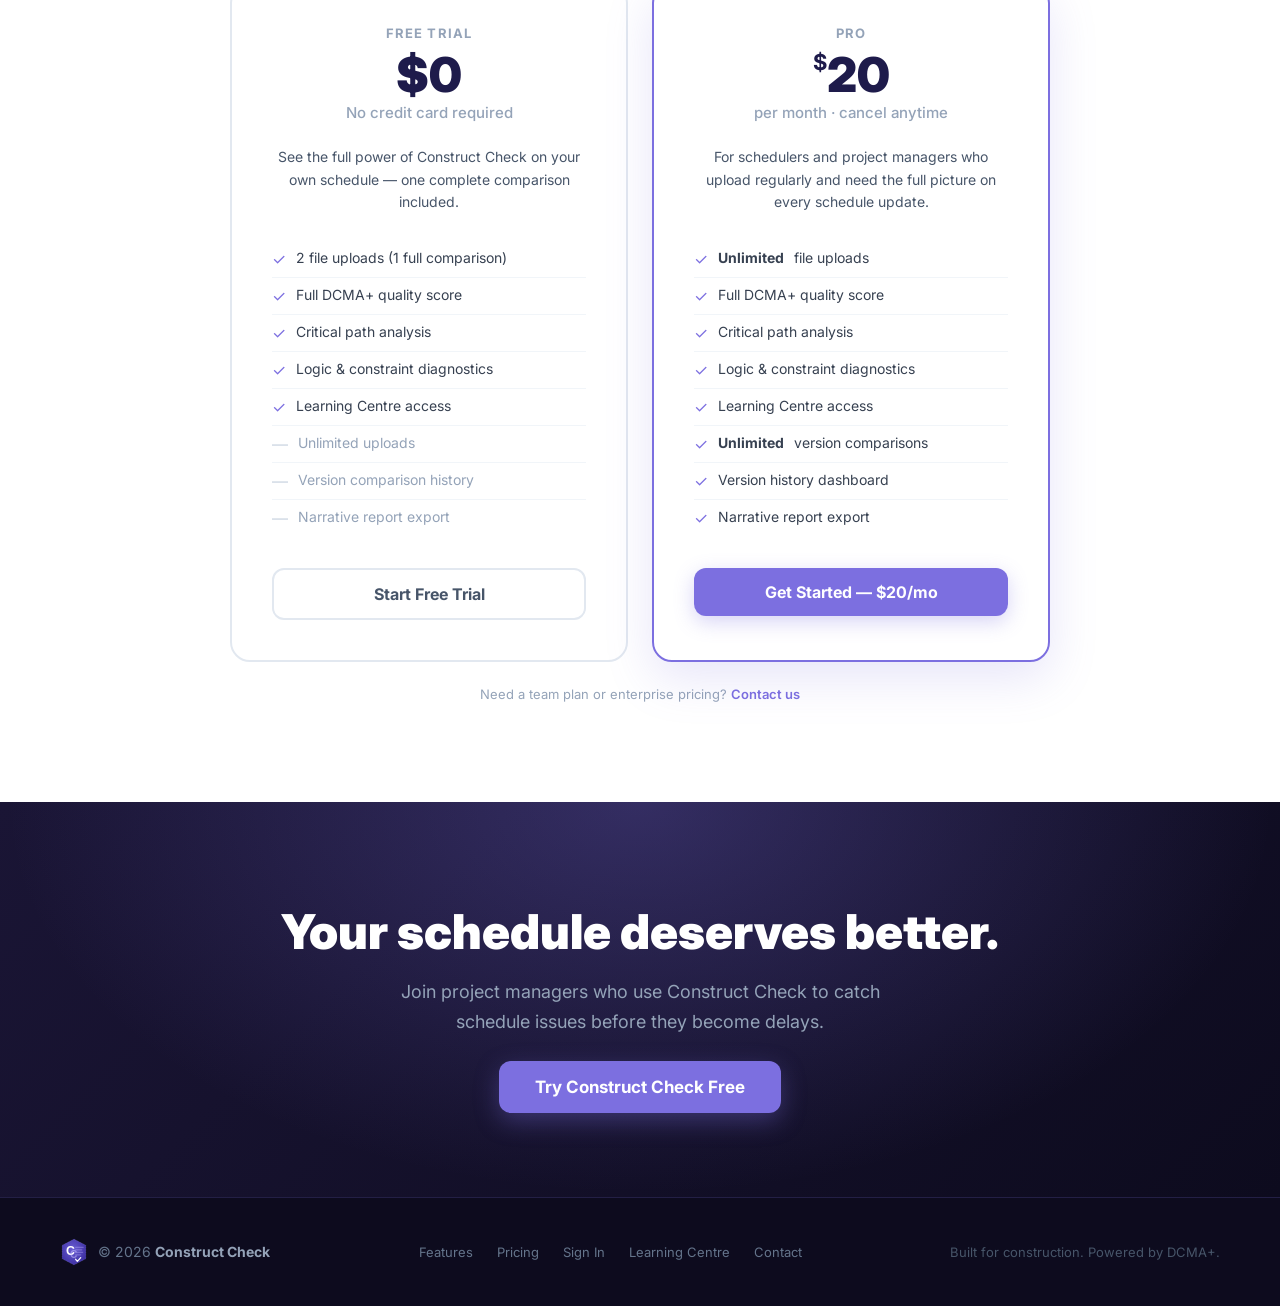
==== commit 5e6a04f0: "Add landing page, login/auth system, dashboard, paywall - New index.html: marketing one-pager (hero," ====
--- a/index.html
+++ b/index.html
@@ -1,294 +1,486 @@
 <!DOCTYPE html>
 <html lang="en">
 <head>
-  <meta charset="UTF-8" />
-  <meta name="viewport" content="width=device-width, initial-scale=1.0" />
-  <title>Construct Check – Projects</title>
+  <meta charset="UTF-8"/>
+  <meta name="viewport" content="width=device-width, initial-scale=1.0"/>
+  <title>Construct Check – P6 Schedule Insights</title>
+  <meta name="description" content="Validate your Primavera P6 schedule instantly. DCMA+ quality scoring, critical path analysis, and version comparison for construction project managers."/>
   <link rel="icon" type="image/x-icon" href="favicon.ico"/>
   <link rel="icon" type="image/png" sizes="32x32" href="favicon-32.png"/>
   <link rel="apple-touch-icon" href="img/logo-192.png"/>
-  <link rel="preconnect" href="https://fonts.googleapis.com" />
-  <link href="https://fonts.googleapis.com/css2?family=Inter:wght@400;500;600;700;800&display=swap" rel="stylesheet" />
-  <link rel="stylesheet" href="css/styles.css" />
+  <link rel="preconnect" href="https://fonts.googleapis.com"/>
+  <link href="https://fonts.googleapis.com/css2?family=Inter:wght@400;500;600;700;800;900&display=swap" rel="stylesheet"/>
+  <script src="js/auth.js"></script>
+  <style>
+    *, *::before, *::after { box-sizing: border-box; margin: 0; padding: 0; }
+    html { scroll-behavior: smooth; }
+    body { font-family: 'Inter', sans-serif; color: #1e293b; background: #fff; overflow-x: hidden; }
+
+    /* ── NAV ── */
+    .nav {
+      position: fixed; top: 0; left: 0; right: 0; z-index: 100;
+      display: flex; align-items: center; justify-content: space-between;
+      padding: 0 60px; height: 72px;
+      background: rgba(255,255,255,0.92); backdrop-filter: blur(12px);
+      border-bottom: 1px solid rgba(0,0,0,0.06);
+      transition: box-shadow 0.3s;
+    }
+    .nav.scrolled { box-shadow: 0 4px 24px rgba(0,0,0,0.08); }
+    .nav-brand { display: flex; align-items: center; gap: 12px; text-decoration: none; }
+    .nav-brand img { width: 38px; height: 38px; }
+    .nav-brand-name { font-size: 18px; font-weight: 700; color: #1e1b4b; }
+    .nav-brand-name strong { color: #5b4ec4; font-weight: 800; }
+    .nav-links { display: flex; align-items: center; gap: 8px; }
+    .nav-link { padding: 8px 16px; font-size: 14px; font-weight: 500; color: #475569; text-decoration: none; border-radius: 8px; transition: color 0.2s, background 0.2s; }
+    .nav-link:hover { color: #5b4ec4; background: #f0eeff; }
+    .nav-btn {
+      padding: 10px 22px; font-size: 14px; font-weight: 700; border-radius: 10px;
+      text-decoration: none; transition: all 0.2s; cursor: pointer; border: none; font-family: 'Inter', sans-serif;
+    }
+    .nav-btn-outline { border: 1.5px solid #7c6fe0; color: #7c6fe0; background: transparent; }
+    .nav-btn-outline:hover { background: #f0eeff; }
+    .nav-btn-solid { background: #7c6fe0; color: #fff; margin-left: 6px; }
+    .nav-btn-solid:hover { background: #5b4ec4; }
+
+    /* ── HERO ── */
+    .hero {
+      min-height: 100vh; display: flex; flex-direction: column;
+      align-items: center; justify-content: center; text-align: center;
+      padding: 120px 24px 80px;
+      background: linear-gradient(175deg, #f8f7ff 0%, #fff 55%, #f0f9ff 100%);
+      position: relative; overflow: hidden;
+    }
+    .hero::before {
+      content: ''; position: absolute; width: 800px; height: 800px;
+      border-radius: 50%; background: radial-gradient(circle, rgba(124,111,224,0.10) 0%, transparent 70%);
+      top: -200px; right: -200px; pointer-events: none;
+    }
+    .hero::after {
+      content: ''; position: absolute; width: 500px; height: 500px;
+      border-radius: 50%; background: radial-gradient(circle, rgba(91,78,196,0.07) 0%, transparent 70%);
+      bottom: -100px; left: -100px; pointer-events: none;
+    }
+    .hero-eyebrow {
+      display: inline-flex; align-items: center; gap: 8px;
+      background: #f0eeff; border: 1px solid #c4b5fd; border-radius: 20px;
+      padding: 6px 16px; font-size: 13px; font-weight: 600; color: #5b4ec4;
+      margin-bottom: 28px; position: relative; z-index: 1;
+    }
+    .hero-logo {
+      background: #fff; border-radius: 20px; padding: 28px 48px;
+      box-shadow: 0 8px 40px rgba(91,78,196,0.12), 0 2px 8px rgba(0,0,0,0.06);
+      margin-bottom: 44px; position: relative; z-index: 1;
+      display: inline-block;
+    }
+    .hero-logo img { height: 100px; width: auto; display: block; }
+    .hero h1 {
+      font-size: clamp(36px, 5vw, 62px); font-weight: 900; color: #1e1b4b;
+      line-height: 1.1; margin-bottom: 22px; max-width: 820px;
+      position: relative; z-index: 1;
+    }
+    .hero h1 .accent { color: #7c6fe0; }
+    .hero-sub {
+      font-size: 19px; color: #475569; line-height: 1.65; max-width: 620px;
+      margin: 0 auto 40px; position: relative; z-index: 1;
+    }
+    .hero-ctas { display: flex; gap: 14px; justify-content: center; flex-wrap: wrap; position: relative; z-index: 1; }
+    .btn-hero-primary {
+      padding: 16px 36px; background: #7c6fe0; color: #fff; font-size: 17px; font-weight: 700;
+      border-radius: 12px; text-decoration: none; transition: all 0.2s;
+      box-shadow: 0 8px 24px rgba(124,111,224,0.35);
+    }
+    .btn-hero-primary:hover { background: #5b4ec4; transform: translateY(-1px); box-shadow: 0 12px 32px rgba(124,111,224,0.4); }
+    .btn-hero-secondary {
+      padding: 16px 36px; border: 2px solid #e2e8f0; color: #475569; font-size: 17px; font-weight: 600;
+      border-radius: 12px; text-decoration: none; transition: all 0.2s; background: #fff;
+    }
+    .btn-hero-secondary:hover { border-color: #7c6fe0; color: #5b4ec4; background: #f8f7ff; }
+    .hero-note { font-size: 13px; color: #94a3b8; margin-top: 20px; position: relative; z-index: 1; }
+
+    /* ── APP PREVIEW ── */
+    .preview-section {
+      background: #0d0b1e; padding: 60px 60px 0;
+      text-align: center; position: relative; overflow: hidden;
+    }
+    .preview-section::before {
+      content: ''; position: absolute; inset: 0;
+      background: radial-gradient(ellipse at 50% 0%, rgba(124,111,224,0.2) 0%, transparent 65%);
+    }
+    .preview-label {
+      font-size: 12px; font-weight: 700; color: #7c6fe0; text-transform: uppercase;
+      letter-spacing: 0.12em; margin-bottom: 16px; position: relative; z-index: 1;
+    }
+    .preview-title {
+      font-size: 32px; font-weight: 800; color: #fff; margin-bottom: 40px;
+      position: relative; z-index: 1;
+    }
+    .preview-mockup {
+      background: linear-gradient(135deg, #1e1b4b, #0d0b1e);
+      border-radius: 16px 16px 0 0; border: 1px solid rgba(124,111,224,0.3);
+      border-bottom: none; padding: 32px; max-width: 900px; margin: 0 auto;
+      position: relative; z-index: 1;
+    }
+    .mock-score-row { display: flex; gap: 16px; justify-content: center; flex-wrap: wrap; }
+    .mock-score-card {
+      background: rgba(255,255,255,0.05); border: 1px solid rgba(124,111,224,0.25);
+      border-radius: 12px; padding: 20px 24px; flex: 1; min-width: 130px; text-align: center;
+    }
+    .mock-score-num { font-size: 36px; font-weight: 900; }
+    .mock-score-num.green { color: #4ade80; }
+    .mock-score-num.amber { color: #fbbf24; }
+    .mock-score-num.red { color: #f87171; }
+    .mock-score-label { font-size: 11px; color: #94a3b8; text-transform: uppercase; letter-spacing: 0.06em; margin-top: 4px; }
+    .mock-bar-row { margin-top: 24px; }
+    .mock-bar { height: 10px; background: rgba(255,255,255,0.07); border-radius: 5px; margin: 10px 0; position: relative; overflow: hidden; }
+    .mock-bar-fill { height: 100%; border-radius: 5px; }
+    .mock-bar-label { display: flex; justify-content: space-between; font-size: 12px; color: #94a3b8; }
+
+    /* ── FEATURES ── */
+    .features { padding: 100px 60px; background: #fff; }
+    .section-label { font-size: 12px; font-weight: 700; color: #7c6fe0; text-transform: uppercase; letter-spacing: 0.12em; margin-bottom: 12px; }
+    .section-title { font-size: clamp(26px, 3.5vw, 40px); font-weight: 800; color: #1e1b4b; margin-bottom: 16px; }
+    .section-sub { font-size: 17px; color: #64748b; max-width: 560px; line-height: 1.65; }
+    .features-grid {
+      display: grid; grid-template-columns: repeat(auto-fit, minmax(280px, 1fr));
+      gap: 24px; margin-top: 56px;
+    }
+    .feature-card {
+      background: #f8f7ff; border: 1px solid #e9e6ff; border-radius: 16px;
+      padding: 32px; transition: transform 0.2s, box-shadow 0.2s;
+    }
+    .feature-card:hover { transform: translateY(-4px); box-shadow: 0 16px 40px rgba(124,111,224,0.12); }
+    .feature-icon { font-size: 36px; margin-bottom: 16px; }
+    .feature-title { font-size: 18px; font-weight: 700; color: #1e1b4b; margin-bottom: 10px; }
+    .feature-desc { font-size: 14px; color: #64748b; line-height: 1.65; }
+
+    /* ── HOW IT WORKS ── */
+    .how-it-works { padding: 100px 60px; background: #f8f7ff; }
+    .steps { display: flex; gap: 0; margin-top: 60px; position: relative; }
+    .steps::before {
+      content: ''; position: absolute; top: 28px; left: calc(16.66% + 14px);
+      right: calc(16.66% + 14px); height: 2px;
+      background: linear-gradient(90deg, #7c6fe0, #a593f5);
+    }
+    .step { flex: 1; text-align: center; padding: 0 24px; position: relative; }
+    .step-number {
+      width: 56px; height: 56px; border-radius: 50%; background: #7c6fe0;
+      color: #fff; font-size: 20px; font-weight: 800; display: flex;
+      align-items: center; justify-content: center; margin: 0 auto 20px;
+      position: relative; z-index: 1; box-shadow: 0 4px 16px rgba(124,111,224,0.4);
+    }
+    .step-title { font-size: 17px; font-weight: 700; color: #1e1b4b; margin-bottom: 10px; }
+    .step-desc { font-size: 14px; color: #64748b; line-height: 1.65; }
+
+    /* ── PRICING ── */
+    .pricing { padding: 100px 60px; background: #fff; }
+    .pricing-grid {
+      display: grid; grid-template-columns: 1fr 1fr; gap: 24px;
+      max-width: 820px; margin: 60px auto 0;
+    }
+    .pricing-card {
+      border: 2px solid #e2e8f0; border-radius: 20px; padding: 40px;
+      position: relative; transition: transform 0.2s;
+    }
+    .pricing-card:hover { transform: translateY(-4px); }
+    .pricing-card.featured {
+      border-color: #7c6fe0;
+      box-shadow: 0 16px 48px rgba(124,111,224,0.18);
+    }
+    .pricing-badge {
+      position: absolute; top: -14px; left: 50%; transform: translateX(-50%);
+      background: #7c6fe0; color: #fff; font-size: 12px; font-weight: 700;
+      padding: 5px 16px; border-radius: 20px; text-transform: uppercase; letter-spacing: 0.06em;
+    }
+    .pricing-plan { font-size: 13px; font-weight: 700; color: #94a3b8; text-transform: uppercase; letter-spacing: 0.08em; margin-bottom: 10px; }
+    .pricing-price { font-size: 48px; font-weight: 900; color: #1e1b4b; line-height: 1; }
+    .pricing-price sup { font-size: 22px; vertical-align: top; margin-top: 10px; font-weight: 700; }
+    .pricing-period { font-size: 15px; font-weight: 500; color: #94a3b8; margin-top: 4px; margin-bottom: 24px; }
+    .pricing-desc { font-size: 14px; color: #475569; margin-bottom: 28px; line-height: 1.6; }
+    .pricing-features { list-style: none; margin-bottom: 32px; }
+    .pricing-features li {
+      display: flex; align-items: flex-start; gap: 10px;
+      font-size: 14px; color: #374151; padding: 8px 0; border-bottom: 1px solid #f1f5f9;
+    }
+    .pricing-features li:last-child { border-bottom: none; }
+    .pricing-features li .check { color: #7c6fe0; font-size: 16px; flex-shrink: 0; }
+    .pricing-features li .cross { color: #cbd5e1; font-size: 16px; flex-shrink: 0; }
+    .btn-pricing {
+      display: block; width: 100%; padding: 14px; border-radius: 12px;
+      font-size: 16px; font-weight: 700; text-align: center; text-decoration: none;
+      cursor: pointer; border: none; font-family: 'Inter', sans-serif; transition: all 0.2s;
+    }
+    .btn-pricing-outline { border: 2px solid #e2e8f0; color: #475569; background: #fff; }
+    .btn-pricing-outline:hover { border-color: #7c6fe0; color: #5b4ec4; }
+    .btn-pricing-solid { background: #7c6fe0; color: #fff; box-shadow: 0 6px 20px rgba(124,111,224,0.3); }
+    .btn-pricing-solid:hover { background: #5b4ec4; }
+
+    /* ── CTA BANNER ── */
+    .cta-banner {
+      padding: 100px 60px; text-align: center;
+      background: linear-gradient(135deg, #1a1535 0%, #0d0b1e 100%);
+      position: relative; overflow: hidden;
+    }
+    .cta-banner::before {
+      content: ''; position: absolute; inset: 0;
+      background: radial-gradient(ellipse at 50% 0%, rgba(124,111,224,0.3) 0%, transparent 70%);
+    }
+    .cta-banner h2 { font-size: clamp(28px, 4vw, 48px); font-weight: 900; color: #fff; margin-bottom: 16px; position: relative; z-index: 1; }
+    .cta-banner p { font-size: 18px; color: #94a3b8; max-width: 520px; margin: 0 auto 40px; line-height: 1.65; position: relative; z-index: 1; }
+    .cta-banner .btn-hero-primary { position: relative; z-index: 1; }
+
+    /* ── FOOTER ── */
+    footer {
+      background: #0d0b1e; padding: 40px 60px;
+      display: flex; align-items: center; justify-content: space-between;
+      border-top: 1px solid rgba(124,111,224,0.2);
+    }
+    .footer-brand { display: flex; align-items: center; gap: 10px; }
+    .footer-brand img { width: 28px; height: 28px; }
+    .footer-brand span { font-size: 14px; color: #64748b; }
+    .footer-brand span strong { color: #94a3b8; }
+    .footer-links { display: flex; gap: 24px; }
+    .footer-links a { font-size: 13px; color: #64748b; text-decoration: none; }
+    .footer-links a:hover { color: #a593f5; }
+    .footer-copy { font-size: 13px; color: #475569; }
+
+    @media (max-width: 768px) {
+      .nav { padding: 0 20px; }
+      .nav-links .nav-link { display: none; }
+      .hero { padding: 100px 20px 60px; }
+      .hero-logo img { height: 64px; }
+      .features, .how-it-works, .pricing, .cta-banner { padding: 60px 24px; }
+      .preview-section { padding: 40px 24px 0; }
+      .steps { flex-direction: column; gap: 32px; }
+      .steps::before { display: none; }
+      .pricing-grid { grid-template-columns: 1fr; }
+      footer { flex-direction: column; gap: 20px; text-align: center; padding: 32px 24px; }
+      .footer-links { flex-wrap: wrap; justify-content: center; }
+    }
+  </style>
 </head>
 <body>
-<div class="app-layout">
-
-  <!-- Sidebar -->
-  <aside class="sidebar">
-    <div class="sidebar-logo">
-      <img src="img/logo.svg" alt="Construct Check" class="sidebar-logo-img"/>
-      <span class="logo-text">Construct<strong>Check</strong></span>
+
+<!-- ── NAV ── -->
+<nav class="nav" id="mainNav">
+  <a href="index.html" class="nav-brand">
+    <img src="img/logo.svg" alt="Construct Check"/>
+    <span class="nav-brand-name">Construct<strong>Check</strong></span>
+  </a>
+  <div class="nav-links">
+    <a href="#features" class="nav-link">Features</a>
+    <a href="#how-it-works" class="nav-link">How it works</a>
+    <a href="#pricing" class="nav-link">Pricing</a>
+    <a href="login.html" class="nav-btn nav-btn-outline">Log In</a>
+    <a href="login.html" class="nav-btn nav-btn-solid">Get Started Free</a>
+  </div>
+</nav>
+
+<!-- ── HERO ── -->
+<section class="hero">
+  <div class="hero-eyebrow">
+    <svg width="14" height="14" viewBox="0 0 24 24" fill="none" stroke="#5b4ec4" stroke-width="2.5"><polyline points="20 6 9 17 4 12"/></svg>
+    Trusted DCMA+ Schedule Analysis
+  </div>
+
+  <div class="hero-logo">
+    <img src="img/logo-full.svg" alt="Construct Check — P6 Schedule Insights"/>
+  </div>
+
+  <h1>Schedule quality insights,<br/><span class="accent">in seconds.</span></h1>
+  <p class="hero-sub">
+    Upload your Primavera P6 XER file and instantly get a DCMA+ quality score, critical path analysis, logic diagnostics, and version-over-version comparison — built for construction project managers.
+  </p>
+  <div class="hero-ctas">
+    <a href="login.html" class="btn-hero-primary">Try for Free — No Credit Card</a>
+    <a href="#how-it-works" class="btn-hero-secondary">See how it works</a>
+  </div>
+  <p class="hero-note">✓ 2 free file uploads &nbsp;·&nbsp; ✓ No setup required &nbsp;·&nbsp; ✓ Cancel anytime</p>
+</section>
+
+<!-- ── APP PREVIEW ── -->
+<section class="preview-section">
+  <p class="preview-label">Live Dashboard Preview</p>
+  <h2 class="preview-title">Everything you need to validate a schedule</h2>
+  <div class="preview-mockup">
+    <div class="mock-score-row">
+      <div class="mock-score-card">
+        <div class="mock-score-num green">87</div>
+        <div class="mock-score-label">Overall Score</div>
+      </div>
+      <div class="mock-score-card">
+        <div class="mock-score-num green">92</div>
+        <div class="mock-score-label">Logic Quality</div>
+      </div>
+      <div class="mock-score-card">
+        <div class="mock-score-num amber">74</div>
+        <div class="mock-score-label">Critical Path</div>
+      </div>
+      <div class="mock-score-card">
+        <div class="mock-score-num green">88</div>
+        <div class="mock-score-label">Date Integrity</div>
+      </div>
+      <div class="mock-score-card">
+        <div class="mock-score-num red">62</div>
+        <div class="mock-score-label">Constraints</div>
+      </div>
     </div>
-
-    <nav class="sidebar-nav">
-      <a href="index.html" class="active">
-        <svg width="18" height="18" viewBox="0 0 24 24" fill="none" stroke="currentColor" stroke-width="2"><rect x="3" y="3" width="7" height="7" rx="1"/><rect x="14" y="3" width="7" height="7" rx="1"/><rect x="3" y="14" width="7" height="7" rx="1"/><rect x="14" y="14" width="7" height="7" rx="1"/></svg>
-        Projects
-      </a>
-      <a href="upload.html">
-        <svg width="18" height="18" viewBox="0 0 24 24" fill="none" stroke="currentColor" stroke-width="2"><path d="M21 15v4a2 2 0 01-2 2H5a2 2 0 01-2-2v-4"/><polyline points="17 8 12 3 7 8"/><line x1="12" y1="3" x2="12" y2="15"/></svg>
-        Upload Schedule
-      </a>
-      <a href="project.html">
-        <svg width="18" height="18" viewBox="0 0 24 24" fill="none" stroke="currentColor" stroke-width="2"><rect x="3" y="3" width="18" height="18" rx="2"/><path d="M9 9h6M9 13h6M9 17h4"/></svg>
-        Dashboard
-      </a>
-      <a href="diagnostics.html">
-        <svg width="18" height="18" viewBox="0 0 24 24" fill="none" stroke="currentColor" stroke-width="2"><circle cx="12" cy="12" r="9"/><line x1="12" y1="8" x2="12" y2="12"/><line x1="12" y1="16" x2="12.01" y2="16"/></svg>
-        Diagnostics
-      </a>
-      <a href="comparison.html">
-        <svg width="18" height="18" viewBox="0 0 24 24" fill="none" stroke="currentColor" stroke-width="2"><path d="M18 20V10M12 20V4M6 20v-6"/></svg>
-        Comparison
-      </a>
-      <a href="learn.html">
-        <svg width="18" height="18" viewBox="0 0 24 24" fill="none" stroke="currentColor" stroke-width="2"><path d="M2 3h6a4 4 0 014 4v14a3 3 0 00-3-3H2z"/><path d="M22 3h-6a4 4 0 00-4 4v14a3 3 0 013-3h7z"/></svg>
-        Learn
-      </a>
-    </nav>
-
-    <div class="sidebar-bottom">
-      <div class="sidebar-user">
-        <div class="user-avatar">S</div>
-        <div class="user-info">
-          <div class="user-name">Seth Peterson</div>
-          <div class="user-role">Project Admin</div>
-        </div>
-      </div>
+    <div class="mock-bar-row">
+      <div class="mock-bar-label"><span style="color:#94a3b8">Logic Quality</span><span style="color:#4ade80">92/100</span></div>
+      <div class="mock-bar"><div class="mock-bar-fill" style="width:92%;background:linear-gradient(90deg,#4ade80,#22c55e)"></div></div>
+      <div class="mock-bar-label"><span style="color:#94a3b8">Critical Path Reliability</span><span style="color:#fbbf24">74/100</span></div>
+      <div class="mock-bar"><div class="mock-bar-fill" style="width:74%;background:linear-gradient(90deg,#fbbf24,#f59e0b)"></div></div>
+      <div class="mock-bar-label"><span style="color:#94a3b8">Constraints &amp; Float</span><span style="color:#f87171">62/100</span></div>
+      <div class="mock-bar"><div class="mock-bar-fill" style="width:62%;background:linear-gradient(90deg,#f87171,#ef4444)"></div></div>
     </div>
-  </aside>
-
-  <!-- Main Content -->
-  <main class="main-content">
-    <div class="page-header">
-      <div>
-        <h1 class="page-title">Projects</h1>
-        <p class="page-subtitle">Manage construction schedule analytics across all active projects</p>
-      </div>
-      <div class="header-actions">
-        <button class="btn btn-secondary" onclick="document.querySelector('#newProjectModal').style.display='flex'">
-          <svg width="16" height="16" viewBox="0 0 24 24" fill="none" stroke="currentColor" stroke-width="2"><line x1="12" y1="5" x2="12" y2="19"/><line x1="5" y1="12" x2="19" y2="12"/></svg>
-          New Project
-        </button>
-        <a href="upload.html" class="btn btn-primary">
-          <svg width="16" height="16" viewBox="0 0 24 24" fill="none" stroke="currentColor" stroke-width="2"><path d="M21 15v4a2 2 0 01-2 2H5a2 2 0 01-2-2v-4"/><polyline points="17 8 12 3 7 8"/><line x1="12" y1="3" x2="12" y2="15"/></svg>
-          Upload Schedule
-        </a>
+  </div>
+</section>
+
+<!-- ── FEATURES ── -->
+<section class="features" id="features">
+  <div style="max-width:1100px;margin:0 auto;">
+    <p class="section-label">Features</p>
+    <h2 class="section-title">Everything a P6 scheduler needs</h2>
+    <p class="section-sub">Built on the DCMA 14-point assessment — extended with six weighted scoring categories for deeper insights.</p>
+    <div class="features-grid">
+      <div class="feature-card">
+        <div class="feature-icon">📊</div>
+        <h3 class="feature-title">DCMA+ Quality Score</h3>
+        <p class="feature-desc">Instantly score your schedule across six weighted categories — logic, constraints, critical path, activity hygiene, date integrity, and progress realism — on a 0–100 scale.</p>
+      </div>
+      <div class="feature-card">
+        <div class="feature-icon">🔴</div>
+        <h3 class="feature-title">Critical Path Analysis</h3>
+        <p class="feature-desc">Identify near-critical activities, negative float, and critical path slippage before they become project delays. Visual heat-maps highlight the highest-risk activities.</p>
+      </div>
+      <div class="feature-card">
+        <div class="feature-icon">🔗</div>
+        <h3 class="feature-title">Logic &amp; Constraint Diagnostics</h3>
+        <p class="feature-desc">Detect open ends, missing predecessors, lags, leads, and hard constraints. Every finding links back to the specific DCMA check it fails.</p>
+      </div>
+      <div class="feature-card">
+        <div class="feature-icon">📈</div>
+        <h3 class="feature-title">Version Comparison</h3>
+        <p class="feature-desc">Upload two schedule updates and see exactly what changed — score deltas, slipping milestones, new open ends — side by side in a clean comparison view.</p>
+      </div>
+      <div class="feature-card">
+        <div class="feature-icon">📝</div>
+        <h3 class="feature-title">Narrative Reports</h3>
+        <p class="feature-desc">Generate a plain-English schedule narrative that summarises key findings and recommendations — ready to paste into your monthly report or owner update.</p>
+      </div>
+      <div class="feature-card">
+        <div class="feature-icon">🎓</div>
+        <h3 class="feature-title">Built-in Learning Centre</h3>
+        <p class="feature-desc">Every metric and diagnostic links to a searchable knowledge base explaining what it means, why it matters, and how to fix it — great for junior schedulers.</p>
       </div>
     </div>
-
-    <!-- Summary Stats -->
-    <div class="stats-row">
-      <div class="stat-card card">
-        <div class="stat-icon stat-icon-blue">
-          <svg width="22" height="22" viewBox="0 0 24 24" fill="none" stroke="currentColor" stroke-width="2"><rect x="3" y="3" width="7" height="7" rx="1"/><rect x="14" y="3" width="7" height="7" rx="1"/><rect x="3" y="14" width="7" height="7" rx="1"/><rect x="14" y="14" width="7" height="7" rx="1"/></svg>
-        </div>
-        <div class="stat-info">
-          <div class="stat-value">3</div>
-          <div class="stat-label">Active Projects</div>
-        </div>
-      </div>
-      <div class="stat-card card">
-        <div class="stat-icon stat-icon-green">
-          <svg width="22" height="22" viewBox="0 0 24 24" fill="none" stroke="currentColor" stroke-width="2"><polyline points="20 6 9 17 4 12"/></svg>
-        </div>
-        <div class="stat-info">
-          <div class="stat-value">1</div>
-          <div class="stat-label">Green (≥85)</div>
-        </div>
-      </div>
-      <div class="stat-card card">
-        <div class="stat-icon stat-icon-amber">
-          <svg width="22" height="22" viewBox="0 0 24 24" fill="none" stroke="currentColor" stroke-width="2"><path d="M10.29 3.86L1.82 18a2 2 0 001.71 3h16.94a2 2 0 001.71-3L13.71 3.86a2 2 0 00-3.42 0z"/><line x1="12" y1="9" x2="12" y2="13"/><line x1="12" y1="17" x2="12.01" y2="17"/></svg>
-        </div>
-        <div class="stat-info">
-          <div class="stat-value">1</div>
-          <div class="stat-label">Amber (70–84)</div>
-        </div>
-      </div>
-      <div class="stat-card card">
-        <div class="stat-icon stat-icon-red">
-          <svg width="22" height="22" viewBox="0 0 24 24" fill="none" stroke="currentColor" stroke-width="2"><circle cx="12" cy="12" r="10"/><line x1="15" y1="9" x2="9" y2="15"/><line x1="9" y1="9" x2="15" y2="15"/></svg>
-        </div>
-        <div class="stat-info">
-          <div class="stat-value">1</div>
-          <div class="stat-label">Red (&lt;70)</div>
-        </div>
-      </div>
-      <div class="stat-card card">
-        <div class="stat-icon stat-icon-blue">
-          <svg width="22" height="22" viewBox="0 0 24 24" fill="none" stroke="currentColor" stroke-width="2"><path d="M21 15v4a2 2 0 01-2 2H5a2 2 0 01-2-2v-4"/><polyline points="17 8 12 3 7 8"/></svg>
-        </div>
-        <div class="stat-info">
-          <div class="stat-value">18</div>
-          <div class="stat-label">Total Uploads</div>
-        </div>
+  </div>
+</section>
+
+<!-- ── HOW IT WORKS ── -->
+<section class="how-it-works" id="how-it-works">
+  <div style="max-width:1100px;margin:0 auto;text-align:center;">
+    <p class="section-label">How it works</p>
+    <h2 class="section-title">From XER file to insights in three steps</h2>
+    <p class="section-sub" style="margin:0 auto">No software to install. No configuration. Just upload and go.</p>
+    <div class="steps">
+      <div class="step">
+        <div class="step-number">1</div>
+        <h3 class="step-title">Upload your XER</h3>
+        <p class="step-desc">Drag-and-drop your Primavera P6 XER file. Construct Check parses it instantly — no conversion needed.</p>
+      </div>
+      <div class="step">
+        <div class="step-number">2</div>
+        <h3 class="step-title">Get your score</h3>
+        <p class="step-desc">Receive a DCMA+ quality score, a full diagnostic breakdown, critical path summary, and milestone status in seconds.</p>
+      </div>
+      <div class="step">
+        <div class="step-number">3</div>
+        <h3 class="step-title">Fix &amp; improve</h3>
+        <p class="step-desc">Use the actionable diagnostics and Learning Centre to address each finding, then re-upload to track your improvement over time.</p>
       </div>
     </div>
-
-    <!-- Filter Bar -->
-    <div class="filter-bar card">
-      <div class="filter-group">
-        <input type="text" class="form-input search-input" placeholder="🔍  Search projects..." id="projectSearch" oninput="filterProjects()" />
-      </div>
-      <div class="filter-group">
-        <select class="form-select" id="statusFilter" onchange="filterProjects()">
-          <option value="">All Status</option>
-          <option value="active">Active</option>
-          <option value="inactive">Inactive</option>
-          <option value="archived">Archived</option>
-        </select>
-      </div>
-      <div class="filter-group">
-        <select class="form-select" id="ragFilter" onchange="filterProjects()">
-          <option value="">All Scores</option>
-          <option value="green">Green (≥85)</option>
-          <option value="amber">Amber (70–84)</option>
-          <option value="red">Red (&lt;70)</option>
-        </select>
-      </div>
-      <div class="view-toggle">
-        <button class="btn btn-secondary btn-sm" onclick="setView('grid')" id="gridViewBtn">⊞ Grid</button>
-        <button class="btn btn-secondary btn-sm" onclick="setView('list')" id="listViewBtn">☰ List</button>
-      </div>
+  </div>
+</section>
+
+<!-- ── PRICING ── -->
+<section class="pricing" id="pricing">
+  <div style="max-width:1100px;margin:0 auto;text-align:center;">
+    <p class="section-label">Pricing</p>
+    <h2 class="section-title">Simple, transparent pricing</h2>
+    <p class="section-sub" style="margin:0 auto">Try it free — no credit card required. Upgrade when you're ready.</p>
+    <div class="pricing-grid">
+
+      <div class="pricing-card">
+        <p class="pricing-plan">Free Trial</p>
+        <div class="pricing-price">$0</div>
+        <p class="pricing-period">No credit card required</p>
+        <p class="pricing-desc">See the full power of Construct Check on your own schedule — one complete comparison included.</p>
+        <ul class="pricing-features">
+          <li><span class="check">✓</span> 2 file uploads (1 full comparison)</li>
+          <li><span class="check">✓</span> Full DCMA+ quality score</li>
+          <li><span class="check">✓</span> Critical path analysis</li>
+          <li><span class="check">✓</span> Logic &amp; constraint diagnostics</li>
+          <li><span class="check">✓</span> Learning Centre access</li>
+          <li><span class="cross">—</span> <span style="color:#94a3b8">Unlimited uploads</span></li>
+          <li><span class="cross">—</span> <span style="color:#94a3b8">Version comparison history</span></li>
+          <li><span class="cross">—</span> <span style="color:#94a3b8">Narrative report export</span></li>
+        </ul>
+        <a href="login.html" class="btn-pricing btn-pricing-outline">Start Free Trial</a>
+      </div>
+
+      <div class="pricing-card featured">
+        <div class="pricing-badge">Most Popular</div>
+        <p class="pricing-plan">Pro</p>
+        <div class="pricing-price"><sup>$</sup>20</div>
+        <p class="pricing-period">per month · cancel anytime</p>
+        <p class="pricing-desc">For schedulers and project managers who upload regularly and need the full picture on every schedule update.</p>
+        <ul class="pricing-features">
+          <li><span class="check">✓</span> <strong>Unlimited</strong> file uploads</li>
+          <li><span class="check">✓</span> Full DCMA+ quality score</li>
+          <li><span class="check">✓</span> Critical path analysis</li>
+          <li><span class="check">✓</span> Logic &amp; constraint diagnostics</li>
+          <li><span class="check">✓</span> Learning Centre access</li>
+          <li><span class="check">✓</span> <strong>Unlimited</strong> version comparisons</li>
+          <li><span class="check">✓</span> Version history dashboard</li>
+          <li><span class="check">✓</span> Narrative report export</li>
+        </ul>
+        <a href="login.html" class="btn-pricing btn-pricing-solid">Get Started — $20/mo</a>
+      </div>
+
     </div>
-
-    <!-- Projects Grid -->
-    <div id="projectsGrid" class="projects-grid"></div>
-
-  </main>
-</div>
-
-<!-- New Project Modal -->
-<div id="newProjectModal" class="modal-overlay" style="display:none;">
-  <div class="modal">
-    <div class="modal-header">
-      <h2>Create New Project</h2>
-      <button class="modal-close" onclick="document.querySelector('#newProjectModal').style.display='none'">×</button>
-    </div>
-    <div class="modal-body">
-      <div class="form-group">
-        <label class="form-label">Project Name *</label>
-        <input type="text" class="form-input" id="newProjName" placeholder="e.g. Downtown Medical Center Tower" />
-      </div>
-      <div class="form-group">
-        <label class="form-label">Client / Owner</label>
-        <input type="text" class="form-input" id="newProjClient" placeholder="e.g. HealthCorp Development LLC" />
-      </div>
-      <div class="grid-2 gap-4">
-        <div class="form-group">
-          <label class="form-label">Contract Value</label>
-          <input type="text" class="form-input" id="newProjValue" placeholder="$0" />
-        </div>
-        <div class="form-group">
-          <label class="form-label">Contract Type</label>
-          <select class="form-select" id="newProjType">
-            <option>GMP</option><option>DBB</option><option>CM at Risk</option><option>Design-Build</option><option>IDIQ</option>
-          </select>
-        </div>
-      </div>
-      <div class="form-group">
-        <label class="form-label">Location</label>
-        <input type="text" class="form-input" id="newProjLocation" placeholder="City, State" />
-      </div>
-      <div class="grid-2 gap-4">
-        <div class="form-group">
-          <label class="form-label">Planned Start</label>
-          <input type="date" class="form-input" id="newProjStart" />
-        </div>
-        <div class="form-group">
-          <label class="form-label">Planned Finish</label>
-          <input type="date" class="form-input" id="newProjFinish" />
-        </div>
-      </div>
-      <div class="form-group">
-        <label class="form-label">Description</label>
-        <textarea class="form-textarea" id="newProjDesc" rows="3" placeholder="Brief project description..."></textarea>
-      </div>
-    </div>
-    <div class="modal-footer">
-      <button class="btn btn-secondary" onclick="document.querySelector('#newProjectModal').style.display='none'">Cancel</button>
-      <button class="btn btn-primary" onclick="createProject()">Create Project</button>
-    </div>
-  </div>
-</div>
-
-<script src="js/learn-data.js"></script>
-<script src="js/info-modal.js"></script>
-<script src="js/demo-data.js"></script>
-<script src="js/xer-parser.js"></script>
-<script src="js/scoring.js"></script>
-<script src="js/critical-path.js"></script>
-<script src="js/app.js"></script>
+    <p style="font-size:13px;color:#94a3b8;margin-top:24px;">
+      Need a team plan or enterprise pricing? <a href="mailto:hello@constructcheck.com" style="color:#7c6fe0;text-decoration:none;font-weight:600;">Contact us</a>
+    </p>
+  </div>
+</section>
+
+<!-- ── CTA BANNER ── -->
+<section class="cta-banner">
+  <h2>Your schedule deserves better.</h2>
+  <p>Join project managers who use Construct Check to catch schedule issues before they become delays.</p>
+  <a href="login.html" class="btn-hero-primary">Try Construct Check Free</a>
+</section>
+
+<!-- ── FOOTER ── -->
+<footer>
+  <div class="footer-brand">
+    <img src="img/logo.svg" alt="Construct Check"/>
+    <span>© 2026 <strong>Construct Check</strong></span>
+  </div>
+  <div class="footer-links">
+    <a href="#features">Features</a>
+    <a href="#pricing">Pricing</a>
+    <a href="login.html">Sign In</a>
+    <a href="learn.html">Learning Centre</a>
+    <a href="mailto:hello@constructcheck.com">Contact</a>
+  </div>
+  <div class="footer-copy">Built for construction. Powered by DCMA+.</div>
+</footer>
+
 <script>
-function filterProjects() {
-  const search = document.getElementById('projectSearch').value.toLowerCase();
-  const status = document.getElementById('statusFilter').value;
-  const rag = document.getElementById('ragFilter').value;
-
-  document.querySelectorAll('.project-card').forEach(card => {
-    const name = card.querySelector('.project-name')?.textContent.toLowerCase() || '';
-    const client = card.querySelector('.project-client')?.textContent.toLowerCase() || '';
-    const ragClass = card.dataset.rag || '';
-    const cardStatus = card.dataset.status || '';
-
-    let show = true;
-    if (search && !name.includes(search) && !client.includes(search)) show = false;
-    if (status && cardStatus !== status) show = false;
-    if (rag && ragClass !== rag) show = false;
-    card.style.display = show ? '' : 'none';
+  window.addEventListener('scroll', () => {
+    document.getElementById('mainNav').classList.toggle('scrolled', window.scrollY > 20);
   });
-}
-
-function setView(mode) {
-  const grid = document.getElementById('projectsGrid');
-  if (mode === 'list') {
-    grid.classList.remove('projects-grid');
-    grid.classList.add('projects-list');
-    document.getElementById('listViewBtn').classList.add('btn-primary');
-    document.getElementById('listViewBtn').classList.remove('btn-secondary');
-    document.getElementById('gridViewBtn').classList.add('btn-secondary');
-    document.getElementById('gridViewBtn').classList.remove('btn-primary');
-  } else {
-    grid.classList.add('projects-grid');
-    grid.classList.remove('projects-list');
-    document.getElementById('gridViewBtn').classList.add('btn-primary');
-    document.getElementById('gridViewBtn').classList.remove('btn-secondary');
-    document.getElementById('listViewBtn').classList.add('btn-secondary');
-    document.getElementById('listViewBtn').classList.remove('btn-primary');
-  }
-}
-
-function createProject() {
-  const name = document.getElementById('newProjName').value.trim();
-  if (!name) { App.showAlert('Project name is required.', 'error'); return; }
-
-  const proj = {
-    id: 'proj-' + Date.now(),
-    name,
-    client: document.getElementById('newProjClient').value || 'Unknown Client',
-    contractValue: document.getElementById('newProjValue').value || 'TBD',
-    contractType: document.getElementById('newProjType').value,
-    location: document.getElementById('newProjLocation').value || 'TBD',
-    startDate: document.getElementById('newProjStart').value || '',
-    plannedFinish: document.getElementById('newProjFinish').value || '',
-    description: document.getElementById('newProjDesc').value || '',
-    status: 'active',
-    tags: [],
-    uploads: 0,
-    latestScore: null,
-    latestScoreRag: null,
-    createdAt: new Date().toISOString().split('T')[0],
-    updatedAt: new Date().toISOString().split('T')[0]
-  };
-
-  App.projects.push(proj);
-  App.saveToStorage();
-  App.renderProjectsList();
-  document.querySelector('#newProjectModal').style.display = 'none';
-  App.showAlert(`Project "${name}" created. Upload a schedule to get started.`, 'success');
-}
 </script>
 </body>
 </html>
